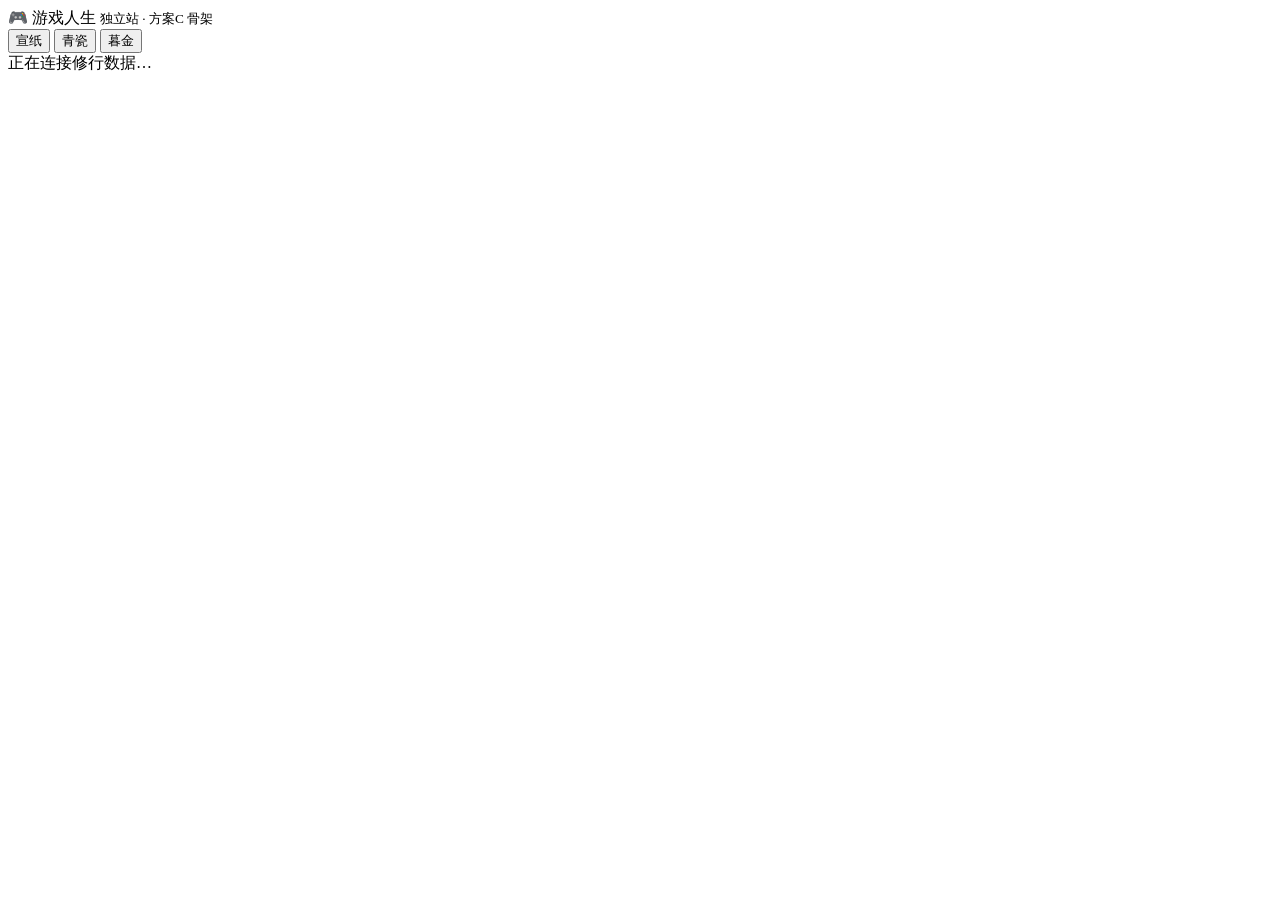
==== index.html @ 4cdb0bae "chore: 独立站初始三件套(一期基建 #208，只读拉真数据)" ====
<!DOCTYPE html>
<html lang="zh-CN" data-theme="xuanzhi">
<head>
<meta charset="UTF-8">
<meta name="viewport" content="width=device-width, initial-scale=1.0">
<title>游戏人生 · 独立站（方案C）</title>
<link rel="stylesheet" href="/game/style.css">
</head>
<body>
<header class="topbar">
  <div class="brand">🎮 游戏人生 <small>独立站 · 方案C 骨架</small></div>
  <div class="resbar" id="resbar"></div>
  <div class="themes" id="themes">
    <button data-t="xuanzhi" class="on">宣纸</button>
    <button data-t="qingci">青瓷</button>
    <button data-t="mujin">暮金</button>
  </div>
</header>
<div class="layout">
  <nav class="nav" id="nav"></nav>
  <main class="main" id="main"></main>
</div>
<div class="toast-wrap" id="toastWrap"></div>
<div class="loading" id="loading">正在连接修行数据…</div>
<script src="/game/app.js"></script>
</body>
</html>
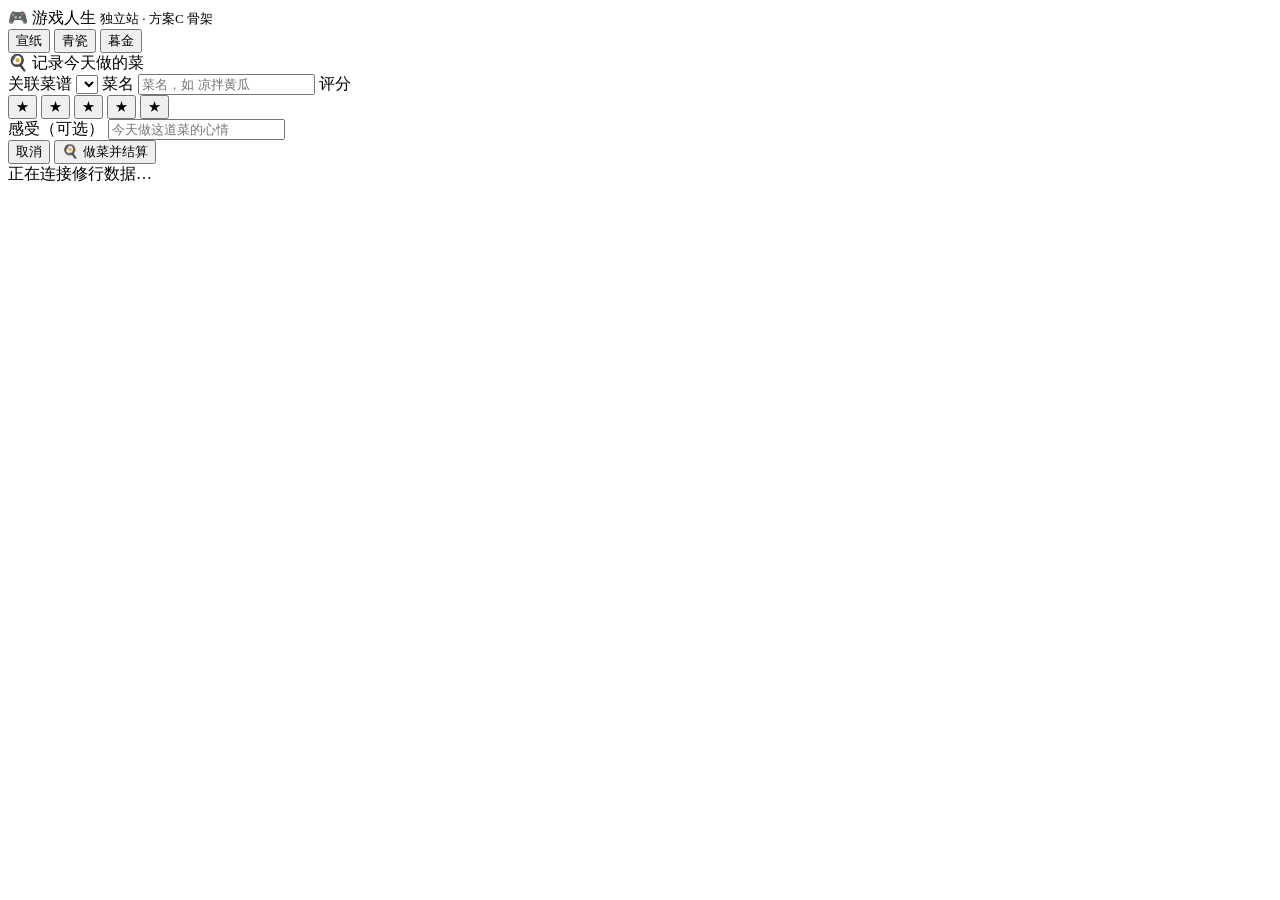
==== commit 71ac8e69: "feat(cook): 烹饪模块端到端交互(做菜→/api/cook发奖→飘字→刷新) - 加做菜模态(#cookModal)+评分星级+关联菜谱下拉 - 做一道→POST /api/cook 服务端" ====
--- a/index.html
+++ b/index.html
@@ -20,6 +20,31 @@
   <nav class="nav" id="nav"></nav>
   <main class="main" id="main"></main>
 </div>
+<div class="modal" id="cookModal">
+  <div class="modal-card">
+    <div class="modal-title" id="cookModalTitle">🍳 记录今天做的菜</div>
+    <div class="form">
+      <label>关联菜谱</label>
+      <select class="input" id="cookRecipe"></select>
+      <label>菜名</label>
+      <input class="input" id="cookDish" placeholder="菜名，如 凉拌黄瓜">
+      <label>评分</label>
+      <div class="rate" id="cookRating">
+        <button type="button" data-v="1" onclick="setCookRating(1)">★</button>
+        <button type="button" data-v="2" onclick="setCookRating(2)">★</button>
+        <button type="button" data-v="3" class="on" onclick="setCookRating(3)">★</button>
+        <button type="button" data-v="4" onclick="setCookRating(4)">★</button>
+        <button type="button" data-v="5" onclick="setCookRating(5)">★</button>
+      </div>
+      <label>感受（可选）</label>
+      <input class="input" id="cookFeeling" placeholder="今天做这道菜的心情">
+    </div>
+    <div class="modal-actions">
+      <button class="btn ghost" onclick="closeCookModal()">取消</button>
+      <button class="btn primary" onclick="saveCookPost()">🍳 做菜并结算</button>
+    </div>
+  </div>
+</div>
 <div class="toast-wrap" id="toastWrap"></div>
 <div class="loading" id="loading">正在连接修行数据…</div>
 <script src="/game/app.js"></script>
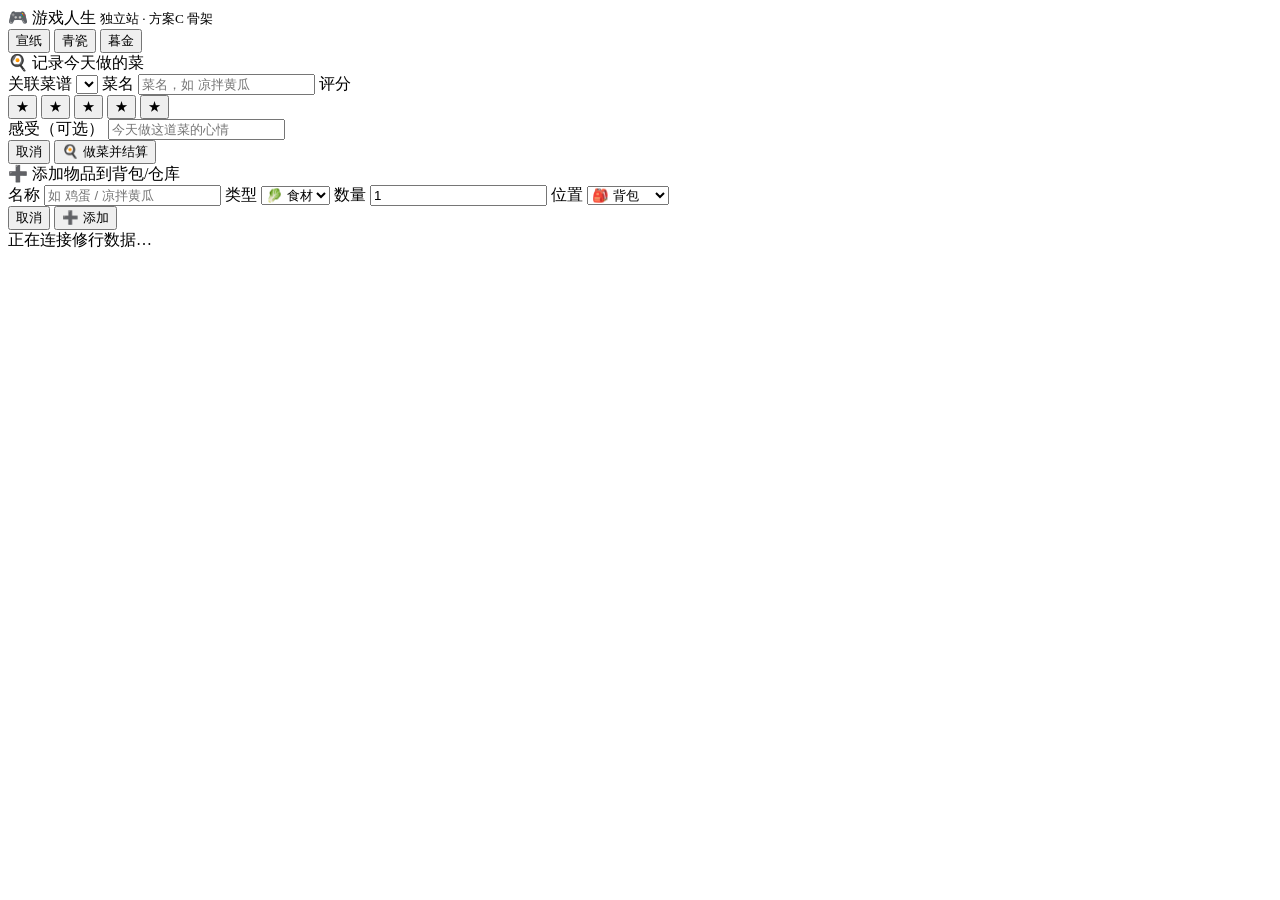
==== commit 9f0b99ac: "v2.0 背包仓库：九宫格交互 + 冰箱区 + 添加/移动/丢弃 + 花50愿力扩容 新增(功能): - 背包/仓库双视图切换，背包固定 40 格、仓库可切换「全部/冰箱区」 - 九宫格物品卡(rar" ====
--- a/index.html
+++ b/index.html
@@ -45,6 +45,33 @@
     </div>
   </div>
 </div>
+<div class="modal" id="bagAddModal">
+  <div class="modal-card">
+    <div class="modal-title">➕ 添加物品到背包/仓库</div>
+    <form class="form" id="bagAddForm">
+      <label>名称</label>
+      <input class="input" id="bagAddName" placeholder="如 鸡蛋 / 凉拌黄瓜">
+      <label>类型</label>
+      <select class="input" id="bagAddType">
+        <option value="ingredient">🥬 食材</option>
+        <option value="dish">🍲 料理</option>
+        <option value="item">🔮 道具</option>
+      </select>
+      <label>数量</label>
+      <input class="input" id="bagAddQty" type="number" min="1" value="1">
+      <label>位置</label>
+      <select class="input" id="bagAddLoc">
+        <option value="bag">🎒 背包</option>
+        <option value="warehouse">📦 仓库</option>
+        <option value="fridge">🧊 冰箱区</option>
+      </select>
+    </form>
+    <div class="modal-actions">
+      <button class="btn ghost" onclick="closeBagAddModal()">取消</button>
+      <button class="btn primary" onclick="saveBagAdd()">➕ 添加</button>
+    </div>
+  </div>
+</div>
 <div class="toast-wrap" id="toastWrap"></div>
 <div class="loading" id="loading">正在连接修行数据…</div>
 <script src="/game/app.js"></script>
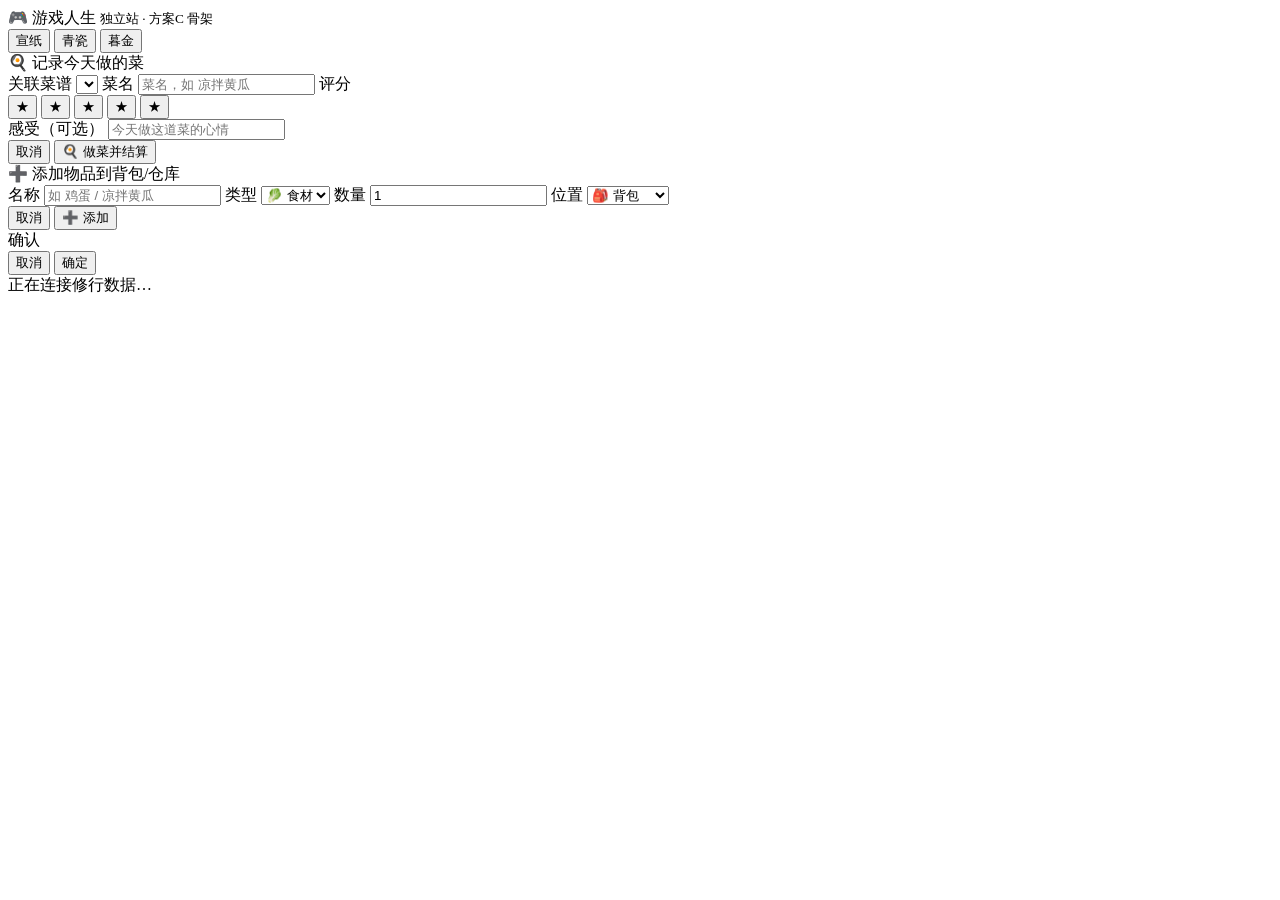
==== commit 0c5048fc: "v3.0 命愿祈铺·化命台：10 LP→1 DP 向上凝结(不可逆,二次确认) 新增(功能): - 命愿祈铺页化命台交互：实时显示 LP/DP、可凝结 DP 预览 - 凝结按钮(仅 LP≥10 可点)" ====
--- a/index.html
+++ b/index.html
@@ -72,6 +72,16 @@
     </div>
   </div>
 </div>
+<div class="modal" id="confirmModal">
+  <div class="modal-card">
+    <div class="modal-title" id="confirmTitle">确认</div>
+    <div class="modal-msg" id="confirmMsg"></div>
+    <div class="modal-actions">
+      <button class="btn ghost" onclick="closeConfirm()">取消</button>
+      <button class="btn danger" id="confirmYes" onclick="onConfirmYes()">确定</button>
+    </div>
+  </div>
+</div>
 <div class="toast-wrap" id="toastWrap"></div>
 <div class="loading" id="loading">正在连接修行数据…</div>
 <script src="/game/app.js"></script>
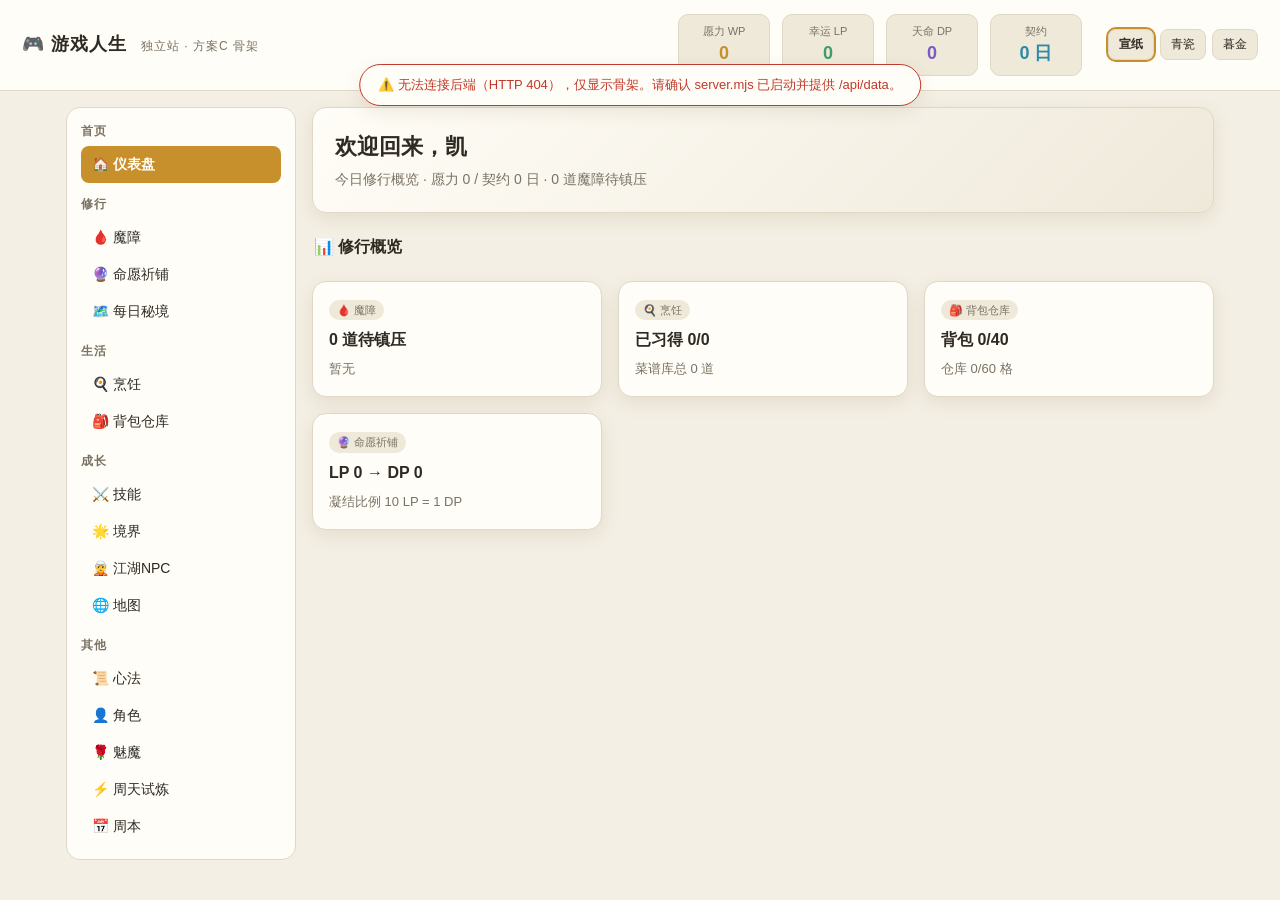
==== commit 3601b5e4: "v16.0 剥离·独立服务（方案①）：新建 server.mjs 独立进程(端口3100)提供游戏静态页 + 代理 /api/* 到 LifeOS 主服务(零数据迁移,全功能保留); index.ht" ====
--- a/index.html
+++ b/index.html
@@ -4,7 +4,7 @@
 <meta charset="UTF-8">
 <meta name="viewport" content="width=device-width, initial-scale=1.0">
 <title>游戏人生 · 独立站（方案C）</title>
-<link rel="stylesheet" href="/game/style.css">
+<link rel="stylesheet" href="style.css">
 </head>
 <body>
 <header class="topbar">
@@ -84,6 +84,6 @@
 </div>
 <div class="toast-wrap" id="toastWrap"></div>
 <div class="loading" id="loading">正在连接修行数据…</div>
-<script src="/game/app.js"></script>
+<script src="app.js"></script>
 </body>
 </html>
--- a/style.css
+++ b/style.css
@@ -0,0 +1,347 @@
+:root{ --radius:14px; --gap:16px; font-size:15px; }
+/* 暮金：深色但提亮，主色柔和金 */
+[data-theme="mujin"]{
+  --bg:#1e1d26; --panel:#2a2935; --panel2:#33323f; --text:#ece9f1; --muted:#a39fb0; --border:#3c3a4a;
+  --wp:#f0c25e; --lp:#6fcf97; --dp:#b48cf2; --ct:#5bbcd8; --accent:#f0c25e; --shadow:0 6px 20px rgba(0,0,0,.35);
+}
+/* 宣纸：浅色明亮，书卷风（默认） */
+[data-theme="xuanzhi"]{
+  --bg:#f4efe4; --panel:#fffdf7; --panel2:#efe9da; --text:#2f2a22; --muted:#7a7264; --border:#e0d8c6;
+  --wp:#c8902c; --lp:#3f9c6d; --dp:#7b5cc4; --ct:#2f8aa8; --accent:#c8902c; --shadow:0 6px 18px rgba(120,100,60,.12);
+}
+/* 青瓷：浅冷，低饱和清新 */
+[data-theme="qingci"]{
+  --bg:#eef2f1; --panel:#ffffff; --panel2:#e6edeb; --text:#273330; --muted:#6b7a76; --border:#d4e0dc;
+  --wp:#d9a441; --lp:#4caf87; --dp:#8e7bd6; --ct:#3aa0b0; --accent:#3aa0b0; --shadow:0 6px 18px rgba(60,120,110,.12);
+}
+*{box-sizing:border-box;margin:0;padding:0}
+body{font-family:-apple-system,"PingFang SC","Microsoft YaHei",sans-serif;background:var(--bg);color:var(--text);transition:background .3s,color .3s;min-height:100vh;line-height:1.5}
+.topbar{display:flex;align-items:center;gap:18px;padding:14px 22px;background:var(--panel);border-bottom:1px solid var(--border);flex-wrap:wrap;position:sticky;top:0;z-index:20}
+.brand{font-weight:800;font-size:18px;letter-spacing:1px}
+.brand small{font-weight:400;color:var(--muted);font-size:12px;margin-left:8px}
+.resbar{display:flex;gap:12px;margin-left:auto;flex-wrap:wrap}
+.res{flex:0 0 auto;min-width:92px;padding:8px 14px;border-radius:10px;background:var(--panel2);border:1px solid var(--border);text-align:center}
+.res .k{font-size:11px;color:var(--muted)}
+.res .v{font-size:18px;font-weight:800}
+.res.wp .v{color:var(--wp)} .res.lp .v{color:var(--lp)} .res.dp .v{color:var(--dp)} .res.ct .v{color:var(--ct)}
+.themes{display:flex;gap:6px;margin-left:8px}
+.themes button{cursor:pointer;border:1px solid var(--border);background:var(--panel2);color:var(--text);padding:6px 10px;border-radius:8px;font-size:12px;transition:.2s}
+.themes button:hover{filter:brightness(1.05)}
+.themes button.on{outline:2px solid var(--accent);font-weight:700}
+.layout{display:grid;grid-template-columns:230px 1fr;gap:var(--gap);padding:var(--gap);max-width:1180px;margin:0 auto}
+.nav{background:var(--panel);border:1px solid var(--border);border-radius:var(--radius);padding:14px;align-self:start;position:sticky;top:78px}
+.nav h4{font-size:12px;color:var(--muted);margin:12px 0 6px;letter-spacing:1px}
+.nav h4:first-child{margin-top:0}
+.nav a{display:block;padding:8px 11px;border-radius:8px;color:var(--text);text-decoration:none;font-size:14px;transition:.15s}
+.nav a:hover{background:var(--panel2)}
+.nav a.hot{background:var(--accent);color:#fff;font-weight:700}
+.main{display:flex;flex-direction:column;gap:var(--gap);min-width:0}
+.hero{background:linear-gradient(135deg,var(--panel),var(--panel2));border:1px solid var(--border);border-radius:var(--radius);padding:22px;box-shadow:var(--shadow)}
+.hero h1{font-size:22px;margin-bottom:6px}
+.hero p{color:var(--muted);font-size:14px}
+.section-title{font-size:16px;font-weight:800;margin:6px 2px;display:flex;align-items:center;gap:8px}
+.cards{display:grid;grid-template-columns:repeat(auto-fill,minmax(240px,1fr));gap:var(--gap)}
+.card{background:var(--panel);border:1px solid var(--border);border-radius:var(--radius);padding:16px;box-shadow:var(--shadow);min-width:0}
+.card .tag{display:inline-block;font-size:11px;padding:2px 8px;border-radius:20px;background:var(--panel2);color:var(--muted);margin-bottom:8px}
+.card h3{font-size:16px;margin-bottom:6px;word-break:break-word}
+.card .meta{font-size:13px;color:var(--muted);line-height:1.7}
+.bar{height:8px;border-radius:6px;background:var(--panel2);margin-top:10px;overflow:hidden}
+.bar i{display:block;height:100%;background:var(--accent)}
+.kv{display:flex;justify-content:space-between;font-size:13px;padding:4px 0;border-bottom:1px dashed var(--border)}
+.kv:last-child{border:0}
+.kv b{color:var(--text);font-weight:700}
+.chips{display:flex;flex-wrap:wrap;gap:6px;margin-top:8px}
+.chip{font-size:12px;padding:3px 9px;border-radius:20px;background:var(--panel2);color:var(--muted);border:1px solid var(--border)}
+.empty{text-align:center;color:var(--muted);padding:40px 16px;background:var(--panel);border:1px dashed var(--border);border-radius:var(--radius)}
+.empty b{color:var(--text)}
+.loading{position:fixed;left:50%;top:64px;transform:translateX(-50%);background:var(--panel);border:1px solid var(--border);padding:10px 18px;border-radius:30px;font-size:13px;color:var(--muted);box-shadow:var(--shadow);z-index:30}
+.loading.err{color:#c0392b;border-color:#c0392b}
+.toast-wrap{position:fixed;right:18px;bottom:18px;display:flex;flex-direction:column;gap:10px;z-index:40}
+.toast{background:var(--panel);border:1px solid var(--border);border-left:4px solid var(--accent);padding:10px 16px;border-radius:10px;box-shadow:var(--shadow);font-size:13px;animation:tin .3s ease}
+@keyframes tin{from{opacity:0;transform:translateY(8px)}to{opacity:1;transform:none}}
+
+/* 按钮 / 模态 / 烹饪交互 */
+.btn{cursor:pointer;border:1px solid var(--border);background:var(--panel2);color:var(--text);padding:9px 16px;border-radius:10px;font-size:14px;font-weight:600;transition:.18s;font-family:inherit}
+.btn:hover{filter:brightness(.97);transform:translateY(-1px)}
+.btn.primary{background:var(--accent);color:#fff;border-color:transparent}
+.btn.ghost{background:transparent}
+.btn.sm{padding:6px 12px;font-size:13px}
+.mod-toolbar{display:flex;align-items:center;justify-content:space-between;gap:12px;flex-wrap:wrap}
+.mod-toolbar .section-title{margin:6px 0}
+.cook-card{display:flex;flex-direction:column}
+.cook-card .btn{margin-top:12px;align-self:flex-start}
+.modal{position:fixed;inset:0;background:rgba(0,0,0,.45);display:none;align-items:center;justify-content:center;z-index:50;padding:20px}
+.modal.open{display:flex}
+.modal-card{background:var(--panel);border:1px solid var(--border);border-radius:var(--radius);padding:22px;width:100%;max-width:420px;box-shadow:var(--shadow);animation:tin .25s ease}
+.modal-title{font-size:18px;font-weight:800;margin-bottom:16px}
+.form{display:flex;flex-direction:column;gap:2px}
+.form label{font-size:13px;color:var(--muted);margin-top:10px}
+.input{width:100%;padding:9px 12px;border-radius:9px;border:1px solid var(--border);background:var(--bg);color:var(--text);font-size:14px;font-family:inherit}
+.input:focus{outline:2px solid var(--accent)}
+.rate{display:flex;gap:4px;margin-top:4px}
+.rate button{background:none;border:none;cursor:pointer;color:var(--border);font-size:22px;line-height:1;padding:0;transition:.15s}
+.rate button.on{color:var(--wp)}
+.modal-actions{display:flex;gap:10px;justify-content:flex-end;margin-top:20px}
+.toast.good{border-left-color:var(--lp)}
+.toast.res{border-left-color:var(--wp);font-weight:700}
+.toast.warn{border-left-color:#c0392b}
+.toast.out{opacity:0;transform:translateY(-8px);transition:.4s}
+/* 背包仓库九宫格 */
+.bag-tabs,.bag-subs{display:flex;gap:8px;margin:10px 0;flex-wrap:wrap}
+.bag-tab,.bag-sub{cursor:pointer;font-size:13px;padding:7px 14px;border-radius:20px;background:var(--panel2);border:1px solid var(--border);color:var(--muted);transition:.18s}
+.bag-tab:hover,.bag-sub:hover{filter:brightness(1.03)}
+.bag-tab.active,.bag-sub.active{background:var(--accent);color:#fff;border-color:transparent;font-weight:700}
+.bag-cap{font-size:13px;color:var(--muted);padding:8px 0;display:flex;align-items:center;gap:6px;flex-wrap:wrap}
+.bag-cap.full{color:#c0392b}
+.bag-grid{display:grid;grid-template-columns:repeat(auto-fill,minmax(180px,1fr));gap:var(--gap)}
+.bag-item{display:flex;gap:12px;align-items:center;background:var(--panel);border:1px solid var(--border);border-left:4px solid var(--accent);border-radius:12px;padding:12px;box-shadow:var(--shadow)}
+.bi-icon{flex:0 0 auto;width:40px;height:40px;border-radius:10px;display:flex;align-items:center;justify-content:center;font-size:20px}
+.bi-body{flex:1 1 auto;min-width:0}
+.bi-name{font-size:14px;font-weight:700;word-break:break-word}
+.bi-meta{display:flex;gap:8px;font-size:12px;color:var(--muted);margin-top:2px}
+.bi-note{font-size:12px;color:var(--muted);margin-top:3px}
+.bi-acts{display:flex;flex-direction:column;gap:6px;flex:0 0 auto}
+.bi-btn{cursor:pointer;font-size:12px;padding:5px 10px;border-radius:8px;border:1px solid var(--border);background:var(--panel2);color:var(--text);transition:.15s;font-family:inherit;white-space:nowrap}
+.bi-btn:hover{filter:brightness(.97)}
+.bi-btn.danger{border-color:#e0b4ad;color:#c0392b}
+.bi-btn.danger:hover{background:#fbeae8}
+/* 命愿祈铺 · 化命台 */
+.fate-convert{background:var(--panel);border:1px solid var(--border);border-radius:16px;padding:22px;max-width:520px;box-shadow:var(--shadow)}
+.fc-title{font-size:18px;font-weight:800;color:var(--text)}
+.fc-sub{font-size:12px;font-weight:500;color:var(--muted);margin-left:6px}
+.fc-row{font-size:14px;color:var(--muted);margin:10px 0 14px}
+.fc-balance{display:flex;gap:10px;margin-bottom:12px}
+.sb{background:var(--panel2);border:1px solid var(--border);border-radius:10px;padding:8px 14px;font-size:14px}
+.fc-preview{font-size:14px;color:var(--text);margin-bottom:14px}
+.fc-preview b{color:var(--dp)}
+.fc-btn{cursor:pointer;font-family:inherit;font-size:15px;font-weight:700;padding:11px 22px;border-radius:12px;border:none;background:linear-gradient(135deg,var(--dp),var(--accent));color:#fff;box-shadow:var(--shadow);transition:.15s}
+.fc-btn:hover{filter:brightness(1.05)}
+.fc-btn.disabled,.fc-btn:disabled{opacity:.45;cursor:not-allowed;filter:grayscale(.4)}
+.fc-note{font-size:12px;color:var(--muted);margin-top:12px;line-height:1.6}
+/* 确认弹窗 */
+.modal-msg{white-space:pre-line;font-size:14px;color:var(--text);line-height:1.7;padding:4px 2px 14px;font-family:inherit}
+.btn.danger{background:#c0392b;border-color:transparent;color:#fff}
+.btn.danger:hover{filter:brightness(1.05)}
+/* 升级动画 */
+.levelup-pop{position:fixed;left:50%;top:38%;transform:translate(-50%,-50%) scale(.6);z-index:9999;pointer-events:none;opacity:0;transition:transform .5s cubic-bezier(.2,1.4,.4,1),opacity .5s;text-align:center}
+.levelup-pop.show{opacity:1;transform:translate(-50%,-50%) scale(1)}
+.lu-badge{font-size:42px;font-weight:900;color:var(--accent);text-shadow:0 4px 18px rgba(0,0,0,.35);letter-spacing:2px}
+.lu-sub{margin-top:6px;font-size:18px;font-weight:700;color:var(--text)}
+/* 魔障 */
+.demon-avatars-title{font-size:13px;color:var(--muted);margin:14px 0 8px}
+.demon-avatars{display:flex;gap:12px;flex-wrap:wrap;margin-bottom:6px}
+.demon-avatar{display:flex;flex-direction:column;align-items:center;gap:4px;padding:10px 14px;border-radius:14px;background:var(--panel);border:1px solid var(--border);position:relative}
+.demon-avatar.primary{border-color:var(--accent);box-shadow:0 0 0 2px var(--accent) inset}
+.da-icon{font-size:30px}
+.da-name{font-size:13px;font-weight:700}
+.da-tag{position:absolute;top:-8px;right:-8px;font-size:10px;background:var(--accent);color:#fff;padding:2px 7px;border-radius:10px}
+.dc-head{display:flex;gap:12px;align-items:center;margin-bottom:8px}
+.dc-icon{font-size:30px}
+.demon-card.danger{border-color:#e0b4ad}
+.demon-card.danger .bar i{background:#c0392b}
+.demon-rules{margin-top:18px;background:var(--panel);border:1px solid var(--border);border-radius:12px;padding:10px 14px}
+.demon-rules summary{cursor:pointer;font-weight:700;color:var(--text)}
+.demon-rules-body{font-size:13px;color:var(--muted);line-height:1.7;margin-top:8px}
+.dungeon-card.cleared{border-color:var(--lp);opacity:.92}
+.dungeon-card.cleared .dc-icon{filter:grayscale(0)}
+@media(max-width:780px){
+  .layout{grid-template-columns:1fr}
+  .nav{position:static;display:flex;flex-wrap:wrap;gap:6px;align-items:center}
+  .nav h4{width:100%;margin:8px 0 2px}
+  .resbar{width:100%;margin-left:0;order:3}
+}
+/* 通用小标签 */
+.game-tag{font-size:11px;font-weight:600;color:var(--muted);background:var(--panel2);border:1px solid var(--border);padding:2px 9px;border-radius:20px;margin-left:4px}
+/* 技能修炼 */
+.skill-group-title{font-size:13px;font-weight:700;color:var(--muted);margin:16px 2px 8px;letter-spacing:1px}
+.skill-total{font-size:14px;color:var(--text);background:var(--panel);border:1px solid var(--border);border-radius:10px;padding:10px 14px;margin-bottom:6px}
+.skill-total b{color:var(--wp);font-weight:800}
+.skill-card .skill-desc{font-size:12px;color:var(--muted);margin:8px 0 12px;line-height:1.6}
+.skill-card .skill-cult-btn{margin-top:6px}
+.skill-card .skill-cult-btn{width:100%}
+.skill-achieve .lu-badge{font-size:34px}
+.skill-achieve .lu-sub{color:var(--wp)}
+/* 境界参悟 */
+.realm-total{font-size:14px;color:var(--text);background:var(--panel);border:1px solid var(--border);border-radius:10px;padding:10px 14px;margin-bottom:6px}
+.realm-total b{color:var(--dp);font-weight:800}
+.realm-card.locked{opacity:.7}
+.realm-card.maxed{border-color:var(--dp)}
+.realm-lock{font-size:12px;color:var(--muted);background:var(--panel2);border-radius:8px;padding:4px 8px;margin-bottom:6px;display:inline-block}
+.realm-card .realm-cult-btn{margin-top:8px}
+.realm-card-effect{font-size:12px;color:var(--muted);line-height:1.6;margin-top:4px}
+/* 境界详情弹窗 */
+.realm-modal{position:fixed;inset:0;background:rgba(0,0,0,.5);display:flex;align-items:center;justify-content:center;z-index:60;padding:16px}
+.realm-modal-box{background:var(--panel);border:1px solid var(--border);border-radius:var(--radius);padding:20px;max-width:380px;width:100%;box-shadow:var(--shadow)}
+.realm-modal-box h3{font-size:19px;margin-bottom:8px}
+.realm-modal-box p{font-size:13px;color:var(--muted);line-height:1.7;margin-bottom:10px}
+.realm-detail-layer{display:flex;justify-content:space-between;font-size:13px;padding:5px 8px;border-radius:7px;margin-bottom:3px;background:var(--panel2);color:var(--muted)}
+.realm-detail-layer.cur{outline:2px solid var(--accent);color:var(--text);font-weight:700}
+.realm-detail-layer.locked-layer{opacity:.5}
+.realm-modal .realm-cult-btn{width:100%;margin-top:10px;cursor:pointer;border:1px solid var(--border);background:var(--accent);color:#fff;padding:9px 14px;border-radius:10px;font-size:13px;font-weight:700;transition:.15s;font-family:inherit}
+.realm-modal .realm-cult-btn:hover{filter:brightness(1.05)}
+.realm-modal .realm-cult-btn:disabled{cursor:not-allowed;opacity:.5;filter:grayscale(.4)}
+/* 江湖 NPC */
+.npc-toolbar{display:flex;gap:10px;margin:10px 0 14px;flex-wrap:wrap}
+.npc-toolbar .input{flex:1;min-width:160px}
+.npc-grid{display:grid;grid-template-columns:repeat(auto-fill,minmax(260px,1fr));gap:var(--gap)}
+.npc-card{background:var(--panel);border:1px solid var(--border);border-radius:var(--radius);padding:14px;box-shadow:var(--shadow);cursor:pointer;transition:.15s}
+.npc-card:hover{transform:translateY(-2px);border-color:var(--accent)}
+.npc-head{display:flex;align-items:center;gap:10px;margin-bottom:8px}
+.npc-avatar{width:38px;height:38px;border-radius:50%;background:var(--accent);color:#fff;display:flex;align-items:center;justify-content:center;font-size:18px;font-weight:800;flex:0 0 auto}
+.npc-id{flex:1;min-width:0}
+.npc-name{font-size:15px;font-weight:700;word-break:break-word}
+.npc-sub{font-size:12px;color:var(--muted)}
+.npc-status{font-size:11px;padding:2px 8px;border-radius:20px;background:var(--panel2);color:var(--muted);border:1px solid var(--border);flex:0 0 auto}
+.npc-status.met{background:rgba(111,207,151,.18);color:var(--lp);border-color:var(--lp)}
+.npc-status.known{background:rgba(244,194,94,.2);color:var(--wp);border-color:var(--wp)}
+.npc-desc{font-size:13px;color:var(--muted);line-height:1.6;margin-bottom:8px;max-height:48px;overflow:hidden}
+.npc-aff{font-size:12px;color:var(--muted);display:flex;align-items:center;gap:6px;margin-bottom:10px}
+.npc-aff-bar{flex:1;height:6px;border-radius:6px;background:var(--panel2);overflow:hidden}
+.npc-aff-bar span{display:block;height:100%;background:var(--wp)}
+.npc-actions{display:flex;gap:8px}
+.npc-visit{flex:1;cursor:pointer;font-family:inherit;font-size:13px;font-weight:600;padding:7px 10px;border-radius:9px;border:none;background:var(--accent);color:#fff;transition:.15s}
+.npc-visit:hover{filter:brightness(1.05)}
+.npc-visit:disabled{cursor:not-allowed;opacity:.6;background:var(--panel2);color:var(--muted)}
+.npc-del{cursor:pointer;font-size:12px;padding:7px 10px;border-radius:9px;border:1px solid var(--border);background:var(--panel2);color:var(--muted);font-family:inherit;transition:.15s}
+.npc-del:hover{color:#c0392b;border-color:#c0392b}
+.npc-form{display:grid;grid-template-columns:repeat(auto-fit,minmax(160px,1fr));gap:10px;background:var(--panel);border:1px solid var(--border);border-radius:var(--radius);padding:14px;box-shadow:var(--shadow)}
+.npc-form .input{width:100%}
+.npc-form .btn{grid-column:1/-1;justify-self:start}
+.npc-detail-meta{font-size:13px;color:var(--muted);margin-bottom:8px}
+.npc-detail-desc{font-size:13px;color:var(--muted);line-height:1.7;margin-bottom:10px}
+.game-empty{text-align:center;color:var(--muted);padding:18px;font-size:13px}
+.log-row{display:flex;gap:10px;font-size:13px;padding:6px 0;border-bottom:1px dashed var(--border)}
+.log-ts{color:var(--muted);flex:0 0 auto;font-variant-numeric:tabular-nums}
+.log-item{color:var(--text)}
+.log-amt{color:var(--muted);flex:0 0 auto;font-size:12px}
+/* 位置地图 */
+.map-overview{font-size:14px;color:var(--text);background:var(--panel);border:1px solid var(--border);border-radius:10px;padding:10px 14px;margin-bottom:6px}
+.map-overview b{color:var(--dp);font-weight:800}
+.map-regions{display:grid;grid-template-columns:repeat(auto-fill,minmax(200px,1fr));gap:var(--gap);margin-bottom:16px}
+.map-region{background:var(--panel);border:1px solid var(--border);border-radius:var(--radius);padding:14px;box-shadow:var(--shadow);cursor:pointer;transition:.15s}
+.map-region:hover{transform:translateY(-2px);border-color:var(--accent)}
+.map-region.danger{border-color:#A32D2D;background:rgba(163,45,45,.06)}
+.map-region.danger:hover{border-color:#A32D2D}
+.map-region-name{font-size:15px;font-weight:700;margin-bottom:4px}
+.map-region-sub{font-size:12px;color:var(--muted);margin-bottom:8px}
+.map-expl-bar{height:8px;border-radius:6px;background:var(--panel2);overflow:hidden;margin-bottom:4px}
+.map-expl-bar span{display:block;height:100%;background:linear-gradient(90deg,var(--lp),var(--dp))}
+.map-expl-pct{font-size:12px;color:var(--muted)}
+.world-map{background:var(--panel);border:1px solid var(--border);border-radius:var(--radius);box-shadow:var(--shadow);margin-top:8px;display:block}
+.map-legend-box{margin-top:14px;background:var(--panel);border:1px solid var(--border);border-radius:12px;padding:10px 14px}
+.map-legend-box summary{cursor:pointer;font-weight:700;color:var(--text)}
+.map-legend{display:flex;flex-wrap:wrap;gap:14px;font-size:12px;color:var(--muted);margin-top:8px}
+/* 心法 */
+.hf-buff-sum{font-size:13px;color:var(--lp);background:var(--panel);border:1px solid var(--border);border-left:4px solid var(--lp);border-radius:10px;padding:8px 12px;margin:10px 0 12px}
+.hf-tabs{display:flex;gap:8px;margin-bottom:12px}
+.hf-tab{font-size:13px;padding:7px 14px;border-radius:10px;cursor:pointer;border:1px solid var(--border);color:var(--muted);background:var(--panel2);transition:.15s}
+.hf-tab.active{background:var(--lp);color:#fff;border-color:var(--lp)}
+.hf-grid{display:grid;grid-template-columns:repeat(auto-fit,minmax(210px,1fr));gap:12px}
+.hf-card{position:relative;background:var(--panel);border:1px solid var(--border);border-radius:var(--radius);padding:14px;display:flex;flex-direction:column;gap:6px;box-shadow:var(--shadow);transition:.15s}
+.hf-card.active{border-color:var(--lp);box-shadow:0 0 0 2px var(--lp) inset}
+.hf-card.locked{opacity:.55;filter:grayscale(.4)}
+.hf-lock{position:absolute;top:10px;right:10px;font-size:11px;color:var(--muted);background:var(--panel2);padding:2px 7px;border-radius:8px;border:1px solid var(--border)}
+.hf-head{display:flex;align-items:center;justify-content:space-between}
+.hf-name{font-weight:700;font-size:15px}
+.hf-fav{border:none;background:transparent;font-size:17px;cursor:pointer;color:var(--wp);line-height:1}
+.hf-fav.on{color:#E0B040}
+.hf-effect{font-size:13px;font-weight:600;color:var(--lp)}
+.hf-desc{font-size:12px;color:var(--muted);line-height:1.5;min-height:34px}
+.hf-act{margin-top:4px;border:1px solid var(--border);border-radius:8px;padding:7px;font-size:12px;cursor:pointer;background:var(--panel2);color:var(--text);font-family:inherit;transition:.15s}
+.hf-act.on{background:var(--lp);color:#fff;border-color:var(--lp)}
+.hf-del{border:none;background:transparent;color:#A32D2D;font-size:12px;cursor:pointer;text-align:left;padding:2px 0;font-family:inherit}
+.hf-form{display:grid;grid-template-columns:repeat(auto-fit,minmax(140px,1fr));gap:8px;align-items:end}
+.hf-form .input{width:100%}
+.hf-form .btn{grid-column:1/-1;justify-self:start}
+/* 角色主页 */
+.game-grid{display:grid;grid-template-columns:repeat(auto-fit,minmax(240px,1fr));gap:var(--gap)}
+.game-card{background:var(--panel);border:1px solid var(--border);border-radius:var(--radius);padding:16px;box-shadow:var(--shadow);display:flex;flex-direction:column;gap:8px}
+.game-char-head{display:flex;align-items:center;gap:12px;margin-bottom:6px}
+.game-avatar{width:46px;height:46px;border-radius:50%;background:var(--accent);display:flex;align-items:center;justify-content:center;font-size:22px;color:#fff;flex:0 0 auto}
+.game-char-name{font-size:17px;font-weight:800}
+.game-char-sub{font-size:12px;color:var(--muted)}
+.game-xp-label{font-size:13px;color:var(--muted)}
+.game-xp-label b{color:var(--wp);font-weight:700}
+.game-bar.big{height:12px}
+.game-stats{display:grid;grid-template-columns:repeat(4,1fr);gap:8px;margin-top:4px}
+.game-stat{text-align:center;background:var(--panel2);border-radius:10px;padding:8px 4px}
+.game-stat-num{font-size:18px;font-weight:800;color:var(--text)}
+.game-stat-lbl{font-size:11px;color:var(--muted);margin-top:2px}
+.game-energy-num{font-size:30px;font-weight:800;color:var(--lp)}
+.game-energy-unit{font-size:14px;color:var(--muted);font-weight:500}
+.game-card-note{font-size:12px;color:var(--muted);line-height:1.6}
+.game-res-net{font-size:15px;margin-bottom:6px}
+.game-res-net b{color:var(--wp);font-weight:700}
+.game-res-row{display:flex;justify-content:space-between;font-size:13px;padding:3px 0}
+.game-res-row .pos{color:var(--lp);font-weight:600}
+.game-res-row .neg{color:#c0392b;font-weight:600}
+.gs-panel{border-color:var(--accent)}
+.gs-risk{font-size:14px;font-weight:700;padding:8px 12px;border-radius:10px;background:var(--panel2);border:1px solid var(--border)}
+.gs-risk.warn{border-color:#c8902c;color:#c8902c;background:rgba(200,144,44,.1)}
+.gs-risk.danger{border-color:#c0392b;color:#c0392b;background:rgba(192,57,43,.1)}
+.gs-sub{font-size:12px;color:var(--muted);margin-top:6px}
+.gs-buff{font-size:13px;margin-top:6px}
+.gs-buff b{color:var(--text)}
+.gs-buff-sub{font-size:12px;color:var(--lp);margin-top:4px}
+/* 魅魔 */
+.succ-state .dc-icon{font-size:30px}
+.succ-ctx{font-size:13px;color:var(--text);margin:10px 2px 14px;line-height:1.6}
+.succ-btns{display:flex;gap:12px}
+.succ-btn{cursor:pointer;font-family:inherit;font-size:15px;font-weight:700;padding:14px 10px;border-radius:12px;border:1px solid var(--border);background:var(--panel2);color:var(--text);flex:1;line-height:1.4;transition:.15s}
+.succ-btn small{font-size:11px;font-weight:500;opacity:.75}
+.succ-btn:hover{transform:translateY(-2px)}
+.succ-success{border-color:var(--lp);color:var(--lp)}
+.succ-success:hover{background:rgba(63,156,109,.12)}
+.succ-fail{border-color:#c0392b;color:#c0392b}
+.succ-fail:hover{background:rgba(192,57,43,.1)}
+
+/* ===== 周天试炼（周本 · 周级副本） ===== */
+.dungeon{background:linear-gradient(135deg,var(--panel),var(--panel2));border:1px solid var(--border);border-radius:var(--radius);padding:18px 20px;box-shadow:var(--shadow)}
+.dungeon-header{position:relative;display:flex;align-items:center;justify-content:space-between;gap:18px;padding:20px 22px;background:linear-gradient(135deg,rgba(200,144,44,.14),rgba(200,144,44,.05));border:1px solid rgba(200,144,44,.4);border-radius:var(--radius);box-shadow:var(--shadow)}
+.dungeon-header::before,.dungeon-header::after{content:'❖';position:absolute;color:rgba(200,144,44,.5);font-size:14px}
+.dungeon-header::before{top:8px;left:10px}
+.dungeon-header::after{bottom:8px;right:10px;transform:rotate(180deg)}
+.dungeon-title{font-size:22px;font-weight:800;letter-spacing:3px;color:var(--text)}
+.dungeon-sub{font-size:13px;color:var(--muted);margin-top:6px;letter-spacing:1px}
+.dungeon-head-right{display:flex;align-items:center;gap:14px;flex:none}
+.dungeon-cards{display:grid;grid-template-columns:repeat(auto-fit,minmax(200px,1fr));gap:14px}
+.dungeon-token{position:relative;overflow:hidden;background:var(--panel);border:1px solid rgba(200,144,44,.45);border-radius:14px;padding:18px 18px 16px;box-shadow:var(--shadow);transition:.2s}
+.dungeon-token::before{content:'';position:absolute;inset:0;pointer-events:none;background:linear-gradient(135deg,rgba(200,144,44,.10),transparent 60%)}
+.dungeon-token.done{border-color:var(--lp);background:rgba(63,156,109,.07)}
+.dungeon-token.done::before{background:linear-gradient(135deg,rgba(63,156,109,.14),transparent 60%)}
+.dungeon-token-icon{font-size:30px}
+.dungeon-token-gname{font-size:15px;font-weight:700;margin:8px 0 2px;letter-spacing:1px}
+.dungeon-token-name{font-size:12px;color:var(--muted)}
+.dungeon-seal{position:absolute;top:12px;right:12px;width:34px;height:34px;border-radius:50%;border:2px solid #A32D2D;color:#A32D2D;display:flex;align-items:center;justify-content:center;font-size:15px;font-weight:800;transform:rotate(-12deg);opacity:.9}
+.dungeon-token-btn{width:100%;border:none;border-radius:10px;padding:9px;font-size:14px;cursor:pointer;font-weight:600;position:relative;background:rgba(200,144,44,.18);color:var(--wp)}
+.dungeon-token-btn:hover{background:rgba(200,144,44,.28)}
+.dungeon-token.done .dungeon-token-btn{background:var(--bg);color:var(--muted)}
+.dungeon-token-btn.done{background:rgba(63,156,109,.14);color:var(--lp);cursor:default}
+.dungeon-progress{height:8px;background:var(--bg);border-radius:8px;overflow:hidden;border:1px solid var(--border);margin:8px 0 4px}
+.dungeon-progress-bar{height:100%;background:linear-gradient(90deg,var(--accent),var(--lp));transition:width .4s}
+.dungeon-progress-txt{font-size:11px;color:var(--muted);text-align:right;margin-bottom:8px}
+.dungeon-reset-note{font-size:12px;color:var(--muted);margin-top:10px;line-height:1.5}
+.dg-btn{cursor:pointer;border:1px solid var(--border);background:var(--panel2);color:var(--text);padding:9px 16px;border-radius:10px;font-size:14px;font-weight:600;transition:.18s;font-family:inherit}
+.dg-btn:hover{filter:brightness(.97);transform:translateY(-1px)}
+/* 周天试炼专属 */
+.weekly-dungeon{margin-top:6px}
+.weekly-dungeon .dungeon-title{color:var(--wp)}
+.weekly-cards{margin-top:6px}
+.weekly-token.locked{opacity:.55;filter:grayscale(.3)}
+/* 周本管理 */
+.wk-mng-box{max-width:580px}
+.wk-mng-list{max-height:40vh;overflow:auto;margin:8px 0}
+.wk-mng-row{display:flex;align-items:center;gap:10px;padding:10px 0;border-bottom:1px solid var(--border)}
+.wk-mng-ic{font-size:24px;min-width:30px;text-align:center}
+.wk-mng-info{flex:1}
+.wk-mng-gname{font-weight:700;font-size:14px}
+.wk-mng-name{font-weight:400;color:var(--muted);font-size:12px;margin-left:4px}
+.wk-mng-sub{font-size:12px;color:var(--muted);margin-top:2px}
+.wk-mng-fixed{font-size:12px;color:var(--wp);border:1px solid var(--accent);border-radius:8px;padding:2px 8px;white-space:nowrap}
+.wk-mng-add{display:flex;flex-direction:column;gap:8px;margin-top:6px}
+.wk-mng-add .input{flex:1;min-width:160px}
+.game-card-title{font-size:14px;font-weight:700;margin:4px 0}
+.input{width:100%;border:1px solid var(--border);background:var(--panel);color:var(--text);padding:8px 11px;border-radius:9px;font-size:13px;font-family:inherit;transition:.15s}
+.input:focus{outline:none;border-color:var(--accent)}
+.tb-del-btn{cursor:pointer;border:1px solid var(--border);background:var(--panel2);color:var(--muted);width:28px;height:28px;border-radius:8px;font-size:14px;flex:none;transition:.15s}
+.tb-del-btn:hover{border-color:#c0392b;color:#c0392b}
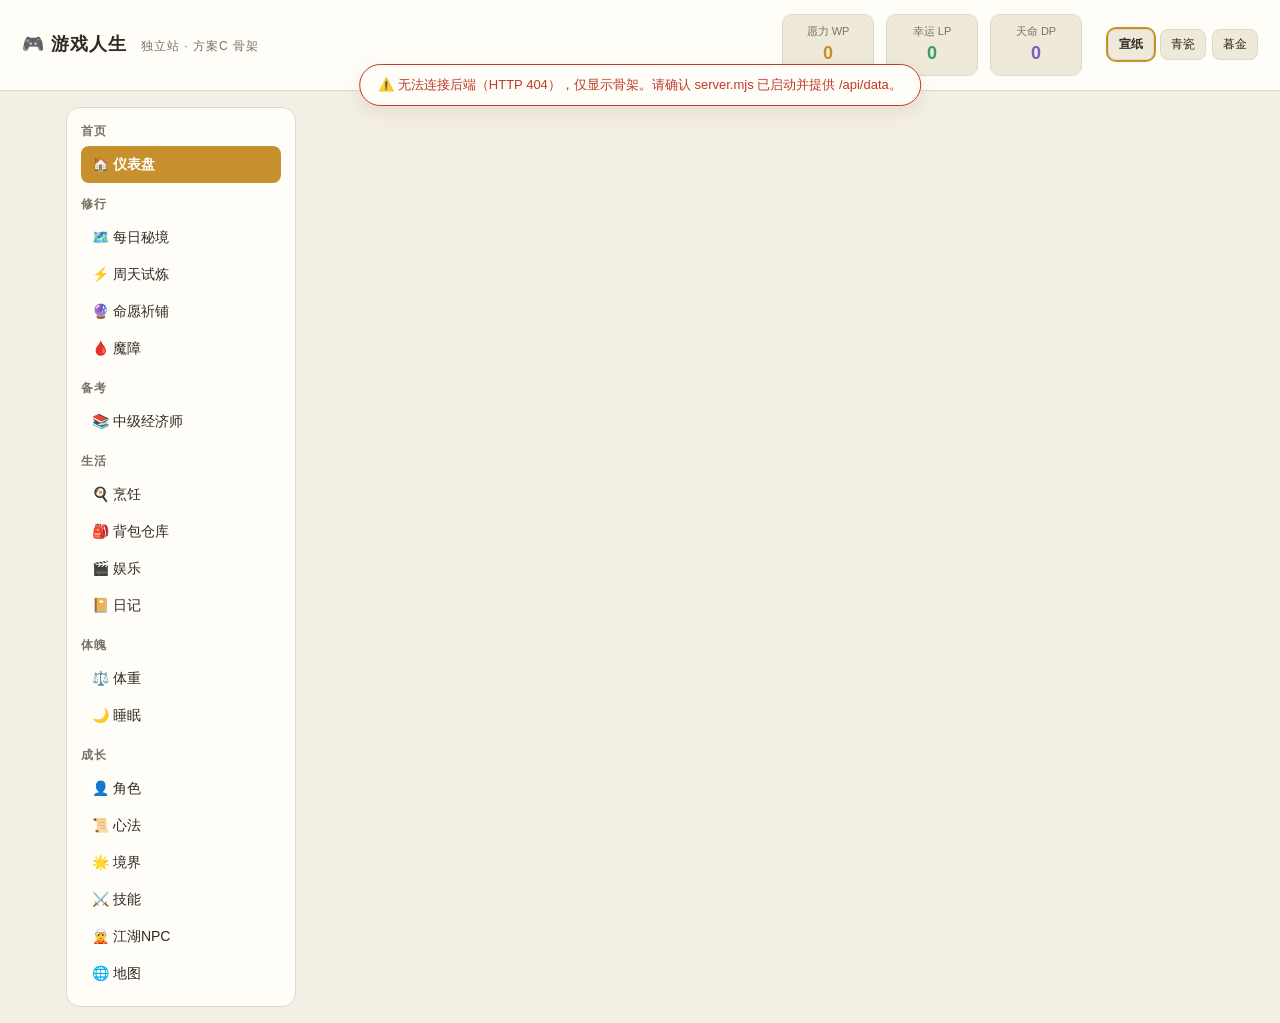
==== commit d1116d74: "feat(cooking-v2): 体重日期补零 + 日记/烟火做饭跳转 + 烹饪Tab重构(今天吃什么+菜谱库搜索) + 做菜联动每日秘境愿力 - #299 todayKey/yesterdayKe" ====
--- a/index.html
+++ b/index.html
@@ -19,31 +19,6 @@
 <div class="layout">
   <nav class="nav" id="nav"></nav>
   <main class="main" id="main"></main>
-</div>
-<div class="modal" id="cookModal">
-  <div class="modal-card">
-    <div class="modal-title" id="cookModalTitle">🍳 记录今天做的菜</div>
-    <div class="form">
-      <label>关联菜谱</label>
-      <select class="input" id="cookRecipe"></select>
-      <label>菜名</label>
-      <input class="input" id="cookDish" placeholder="菜名，如 凉拌黄瓜">
-      <label>评分</label>
-      <div class="rate" id="cookRating">
-        <button type="button" data-v="1" onclick="setCookRating(1)">★</button>
-        <button type="button" data-v="2" onclick="setCookRating(2)">★</button>
-        <button type="button" data-v="3" class="on" onclick="setCookRating(3)">★</button>
-        <button type="button" data-v="4" onclick="setCookRating(4)">★</button>
-        <button type="button" data-v="5" onclick="setCookRating(5)">★</button>
-      </div>
-      <label>感受（可选）</label>
-      <input class="input" id="cookFeeling" placeholder="今天做这道菜的心情">
-    </div>
-    <div class="modal-actions">
-      <button class="btn ghost" onclick="closeCookModal()">取消</button>
-      <button class="btn primary" onclick="saveCookPost()">🍳 做菜并结算</button>
-    </div>
-  </div>
 </div>
 <div class="modal" id="bagAddModal">
   <div class="modal-card">
--- a/style.css
+++ b/style.css
@@ -107,6 +107,7 @@
 .bi-btn.danger:hover{background:#fbeae8}
 /* 命愿祈铺 · 化命台 */
 .fate-convert{background:var(--panel);border:1px solid var(--border);border-radius:16px;padding:22px;max-width:520px;box-shadow:var(--shadow)}
+.fate-convert + .fate-convert{margin-top:18px}
 .fc-title{font-size:18px;font-weight:800;color:var(--text)}
 .fc-sub{font-size:12px;font-weight:500;color:var(--muted);margin-left:6px}
 .fc-row{font-size:14px;color:var(--muted);margin:10px 0 14px}
@@ -118,6 +119,32 @@
 .fc-btn:hover{filter:brightness(1.05)}
 .fc-btn.disabled,.fc-btn:disabled{opacity:.45;cursor:not-allowed;filter:grayscale(.4)}
 .fc-note{font-size:12px;color:var(--muted);margin-top:12px;line-height:1.6}
+/* 命愿祈铺 · 货架（与主站商城同源） */
+.shop-zones{display:flex;flex-direction:column;gap:16px}
+.shop-zone{border-radius:16px;padding:16px;border:1px solid var(--border)}
+.shop-zone.zone-wp{background:linear-gradient(135deg,rgba(200,162,90,.12),rgba(200,162,90,.03));border-color:rgba(200,162,90,.4)}
+.shop-zone.zone-lp{background:linear-gradient(135deg,rgba(154,167,176,.16),rgba(154,167,176,.03));border-color:rgba(154,167,176,.5)}
+.shop-zone.zone-dp{background:linear-gradient(135deg,rgba(212,175,55,.18),rgba(212,175,55,.04));border-color:rgba(212,175,55,.55)}
+.shop-zone-head{display:flex;align-items:baseline;gap:10px;margin-bottom:12px;flex-wrap:wrap}
+.shop-zone-title{font-size:18px;font-weight:800;color:var(--text)}
+.shop-zone-sub{font-size:12px;color:var(--muted)}
+.shop-grid{display:grid;grid-template-columns:repeat(auto-fill,minmax(210px,1fr));gap:12px}
+.shop-card{background:var(--panel);border:1px solid var(--border);border-radius:12px;padding:14px;display:flex;flex-direction:column;gap:8px;box-shadow:var(--shadow)}
+.shop-card.disabled{opacity:.72}
+.shop-card-head{display:flex;align-items:center;gap:10px}
+.shop-card-icon{width:34px;height:34px;border-radius:9px;flex:none;box-shadow:inset 0 0 0 1px rgba(255,255,255,.25)}
+.shop-card-name{font-weight:700;font-size:15px;color:var(--text)}
+.shop-card-desc{font-size:12px;color:var(--muted);min-height:16px;line-height:1.5}
+.shop-badges{display:flex;flex-wrap:wrap;gap:6px}
+.shop-badge{font-size:11px;padding:2px 8px;border-radius:8px;background:var(--panel2);border:1px solid var(--border);color:var(--muted)}
+.shop-badge.limit{background:rgba(245,166,35,.15);color:#B5790A;border-color:#E0A93B}
+.shop-badge.timed{background:rgba(83,74,183,.14);color:#534AB7;border-color:#534AB7}
+.shop-card-foot{display:flex;align-items:center;justify-content:space-between;gap:8px;margin-top:2px}
+.shop-price{font-weight:700;font-size:14px;color:var(--text)}
+.shop-poor{font-size:11px;font-weight:500;color:#A32D2D}
+.shop-buy{border:none;border-radius:9px;padding:7px 14px;font-size:13px;font-weight:700;cursor:pointer;color:#fff;background:var(--accent);font-family:inherit}
+.shop-buy:disabled{background:var(--border);color:var(--muted);cursor:not-allowed}
+.shop-card-meta{display:flex;justify-content:space-between;font-size:11px;color:var(--muted)}
 /* 确认弹窗 */
 .modal-msg{white-space:pre-line;font-size:14px;color:var(--text);line-height:1.7;padding:4px 2px 14px;font-family:inherit}
 .btn.danger{background:#c0392b;border-color:transparent;color:#fff}
@@ -168,6 +195,8 @@
 .realm-card.maxed{border-color:var(--dp)}
 .realm-lock{font-size:12px;color:var(--muted);background:var(--panel2);border-radius:8px;padding:4px 8px;margin-bottom:6px;display:inline-block}
 .realm-card .realm-cult-btn{margin-top:8px}
+.realm-src{margin-top:8px;font-size:12px;color:var(--accent);cursor:pointer;font-weight:600}
+.realm-src:hover{text-decoration:underline}
 .realm-card-effect{font-size:12px;color:var(--muted);line-height:1.6;margin-top:4px}
 /* 境界详情弹窗 */
 .realm-modal{position:fixed;inset:0;background:rgba(0,0,0,.5);display:flex;align-items:center;justify-content:center;z-index:60;padding:16px}
@@ -184,7 +213,7 @@
 .npc-toolbar{display:flex;gap:10px;margin:10px 0 14px;flex-wrap:wrap}
 .npc-toolbar .input{flex:1;min-width:160px}
 .npc-grid{display:grid;grid-template-columns:repeat(auto-fill,minmax(260px,1fr));gap:var(--gap)}
-.npc-card{background:var(--panel);border:1px solid var(--border);border-radius:var(--radius);padding:14px;box-shadow:var(--shadow);cursor:pointer;transition:.15s}
+.npc-card{background:var(--panel);border:1px solid var(--border);border-radius:var(--radius);padding:14px;box-shadow:var(--shadow);cursor:pointer;transition:.15s;display:flex;flex-direction:column}
 .npc-card:hover{transform:translateY(-2px);border-color:var(--accent)}
 .npc-head{display:flex;align-items:center;gap:10px;margin-bottom:8px}
 .npc-avatar{width:38px;height:38px;border-radius:50%;background:var(--accent);color:#fff;display:flex;align-items:center;justify-content:center;font-size:18px;font-weight:800;flex:0 0 auto}
@@ -198,7 +227,7 @@
 .npc-aff{font-size:12px;color:var(--muted);display:flex;align-items:center;gap:6px;margin-bottom:10px}
 .npc-aff-bar{flex:1;height:6px;border-radius:6px;background:var(--panel2);overflow:hidden}
 .npc-aff-bar span{display:block;height:100%;background:var(--wp)}
-.npc-actions{display:flex;gap:8px}
+.npc-actions{display:flex;gap:8px;margin-top:auto}
 .npc-visit{flex:1;cursor:pointer;font-family:inherit;font-size:13px;font-weight:600;padding:7px 10px;border-radius:9px;border:none;background:var(--accent);color:#fff;transition:.15s}
 .npc-visit:hover{filter:brightness(1.05)}
 .npc-visit:disabled{cursor:not-allowed;opacity:.6;background:var(--panel2);color:var(--muted)}
@@ -345,3 +374,272 @@
 .input:focus{outline:none;border-color:var(--accent)}
 .tb-del-btn{cursor:pointer;border:1px solid var(--border);background:var(--panel2);color:var(--muted);width:28px;height:28px;border-radius:8px;font-size:14px;flex:none;transition:.15s}
 .tb-del-btn:hover{border-color:#c0392b;color:#c0392b}
+.wk-mng-acts{display:flex;gap:6px;flex:none}
+.tb-edit-btn{cursor:pointer;border:1px solid var(--border);background:var(--panel2);color:var(--muted);width:28px;height:28px;border-radius:8px;font-size:14px;flex:none;transition:.15s}
+.tb-edit-btn:hover{border-color:var(--accent);color:var(--accent)}
+
+/* ===== v17 新增样式 ===== */
+/* 每日秘境：境界经验标签 */
+.dc-realm{margin-left:auto;font-size:11px;color:var(--wp);background:var(--panel2);border:1px solid var(--accent);border-radius:8px;padding:2px 8px;white-space:nowrap}
+/* 今日任务清单 */
+.dungeon-tasks{margin-top:6px;display:flex;flex-direction:column;gap:6px}
+.task-row{display:flex;align-items:center;gap:8px;background:var(--panel);border:1px solid var(--border);border-radius:9px;padding:8px 11px;cursor:pointer;font-size:13px}
+.task-row input{width:16px;height:16px;accent-color:var(--wp);flex:none}
+.dc-top5{display:grid;grid-template-columns:repeat(auto-fit,minmax(150px,1fr));gap:12px;margin:4px 0 2px}
+.dc-top5-card{background:var(--panel);border:1px solid var(--border);border-radius:14px;padding:16px 12px;text-align:center;cursor:pointer;transition:.15s;box-shadow:var(--shadow)}
+.dc-top5-card:hover{transform:translateY(-2px);border-color:var(--accent)}
+.dc-top5-card.cleared{border-color:var(--lp);background:linear-gradient(180deg,var(--panel),rgba(47,127,176,.07))}
+.dc-top5-ic{font-size:26px;margin-bottom:6px}
+.dc-top5-name{font-weight:700;font-size:14px;margin-bottom:4px}
+.dc-top5-flag{font-size:12px;color:var(--muted)}
+.dc-top5-card.cleared .dc-top5-flag{color:var(--lp)}
+.dc-reward{margin-left:auto;font-size:11px;color:var(--wp);background:var(--panel2);border:1px solid var(--accent);border-radius:8px;padding:2px 8px;white-space:nowrap;flex:none}
+.dc-reward.realm{color:var(--lp);border-color:var(--lp)}
+.dc-rest-row .task-text{flex:1}
+.dc-rest-desc{font-size:11px;color:var(--muted);max-width:42%;overflow:hidden;text-overflow:ellipsis;white-space:nowrap}
+.task-text.done{text-decoration:line-through;color:var(--muted)}
+/* 境界：轮回光环 + buff 概览 */
+.realm-round{font-size:11px;color:#fff;background:linear-gradient(90deg,#d4a017,#b8860b);border-radius:8px;padding:1px 7px;margin-left:6px;font-weight:600}
+.realm-buffs{font-size:12px;color:var(--wp);background:var(--panel2);border:1px solid var(--accent);border-radius:9px;padding:7px 11px;margin:10px 0}
+/* NPC 关系标签 */
+.npc-rel{font-size:11px;border-radius:8px;padding:2px 8px;font-weight:600;white-space:nowrap;margin-left:auto;flex-shrink:0}
+.npc-rel-家人{color:#b5691f;background:rgba(181,105,31,.14);border:1px solid rgba(181,105,31,.4)}
+.npc-rel-恋慕{color:#c0397e;background:rgba(192,57,126,.14);border:1px solid rgba(192,57,126,.4)}
+.npc-rel-朋友{color:#2f7fb0;background:rgba(47,127,176,.14);border:1px solid rgba(47,127,176,.4)}
+.npc-rel-title{font-size:12px;color:var(--muted)}
+/* 背包：食用按钮 */
+.bi-btn.eat{color:#d4790f;background:rgba(212,121,15,.12);border:1px solid rgba(212,121,15,.4)}
+.bi-btn.eat:hover{background:rgba(212,121,15,.22)}
+/* 中级经济师备考 */
+.econ-overview{font-size:13px;background:var(--panel2);border:1px solid var(--accent);border-radius:9px;padding:9px 12px}
+.econ-add{display:flex;flex-wrap:wrap;gap:8px;margin:10px 0}
+.econ-add .input{flex:1;min-width:120px}
+.econ-cols{display:grid;grid-template-columns:1fr 1fr;gap:14px}
+.econ-col{background:var(--panel);border:1px solid var(--border);border-radius:11px;padding:12px}
+.econ-sub{display:flex;justify-content:space-between;font-size:13px;padding:5px 0;border-bottom:1px dashed var(--border)}
+@media(max-width:640px){.econ-cols{grid-template-columns:1fr}}
+
+/* ===== v18 新增样式 ===== */
+/* 仪表盘 · 今日五大要事 */
+.top5{display:grid;grid-template-columns:repeat(auto-fill,minmax(200px,1fr));gap:12px;margin-bottom:4px}
+.top5-item{display:flex;align-items:center;gap:10px;background:var(--panel);border:1px solid var(--border);border-left:4px solid var(--accent);border-radius:12px;padding:12px 14px;cursor:pointer;transition:.15s;box-shadow:var(--shadow)}
+.top5-item:hover{transform:translateY(-2px);border-color:var(--accent)}
+.top5-item.done{border-left-color:var(--lp);opacity:.92}
+.top5-ic{font-size:24px;flex:0 0 auto}
+.top5-main{flex:1;min-width:0;display:flex;flex-direction:column}
+.top5-name{font-size:14px;font-weight:700}
+.top5-hint{font-size:11px;color:var(--muted);margin-top:1px}
+.top5-flag{font-size:12px;flex:0 0 auto;color:var(--muted);white-space:nowrap}
+.top5-item.done .top5-flag{color:var(--lp);font-weight:700}
+/* 角色快照 */
+.dash-snap{background:var(--panel);border:1px solid var(--border);border-radius:var(--radius);padding:16px;box-shadow:var(--shadow)}
+.dash-snap-head{display:flex;align-items:center;gap:12px;margin-bottom:12px}
+.dash-snap-stats{display:grid;grid-template-columns:repeat(5,1fr);gap:8px}
+.dash-snap-stats div{text-align:center;background:var(--panel2);border-radius:10px;padding:8px 4px}
+.dash-snap-stats b{display:block;font-size:18px;font-weight:800;color:var(--text)}
+.dash-snap-stats span{font-size:11px;color:var(--muted)}
+@media(max-width:640px){.dash-snap-stats{grid-template-columns:repeat(3,1fr)}}
+/* 体重 / 睡眠 通用头 */
+.wt-head{display:flex;gap:12px;align-items:stretch;background:var(--panel);border:1px solid var(--border);border-radius:var(--radius);padding:16px;box-shadow:var(--shadow);margin-bottom:12px}
+.wt-latest{flex:1;text-align:center;display:flex;flex-direction:column;justify-content:center}
+.wt-num{font-size:30px;font-weight:800;color:var(--wp)}
+.wt-sub{font-size:12px;color:var(--muted)}
+.wt-stat{flex:0 0 auto;min-width:84px;text-align:center;background:var(--panel2);border-radius:10px;padding:8px 6px;display:flex;flex-direction:column;justify-content:center}
+.wt-stat-num{font-size:20px;font-weight:800;color:var(--text)}
+.wt-stat-lbl{font-size:11px;color:var(--muted);margin-top:2px}
+.wf-form{display:flex;flex-wrap:wrap;gap:10px;align-items:center;background:var(--panel);border:1px solid var(--border);border-radius:var(--radius);padding:14px;box-shadow:var(--shadow);margin-bottom:6px}
+.wf-form .input{flex:1;min-width:150px}
+.wf-form .btn{flex:0 0 auto}
+.wf-unit{display:flex;gap:6px;margin-left:auto}
+.wt-chart-title{font-size:13px;color:var(--muted);margin:12px 2px 6px}
+.wt-chart{display:flex;align-items:flex-end;gap:10px;height:120px;background:var(--panel);border:1px solid var(--border);border-radius:var(--radius);padding:14px 16px;box-shadow:var(--shadow);overflow-x:auto}
+.wt-bar-wrap{display:flex;flex-direction:column;align-items:center;gap:4px;min-width:40px;height:100%;justify-content:flex-end}
+.wt-bar{width:26px;border-radius:6px 6px 0 0;background:linear-gradient(180deg,var(--wp),var(--accent));transition:height .3s}
+.wt-bar-d{font-size:11px;color:var(--muted);white-space:nowrap}
+.wt-empty{margin:auto;color:var(--muted);font-size:13px}
+/* 睡眠三档标签 */
+.sl-tiers{display:flex;flex-wrap:wrap;gap:8px;margin:10px 0}
+.sl-tier{font-size:12px;padding:6px 12px;border-radius:20px;background:var(--panel2);border:1px solid var(--border);color:var(--muted)}
+.sl-tier.on{font-weight:700;border-color:transparent}
+.sl-tier.sl-early.on{background:var(--lp);color:#fff}
+.sl-tier.sl-ontime.on{background:var(--ct);color:#fff}
+.sl-tier.sl-late.on{background:#c0392b;color:#fff}
+/* 娱乐网格 */
+.fun-grid{display:grid;grid-template-columns:repeat(auto-fill,minmax(180px,1fr));gap:12px;margin-top:10px}
+.fun-card{background:var(--panel);border:1px solid var(--border);border-radius:12px;padding:12px;box-shadow:var(--shadow);display:flex;flex-direction:column;gap:4px}
+.fun-top{display:flex;align-items:center;justify-content:space-between;gap:8px}
+.fun-type{font-size:11px;color:var(--wp);background:var(--panel2);border:1px solid var(--accent);border-radius:8px;padding:2px 8px}
+.fun-rate{font-size:13px;color:#E0B040;white-space:nowrap}
+.fun-title{font-size:14px;font-weight:700;word-break:break-word}
+.fun-date{font-size:11px;color:var(--muted)}
+/* 愿力明细账 */
+.wp-balance{font-size:14px;background:var(--panel);border:1px solid var(--border);border-radius:10px;padding:10px 14px;margin-bottom:8px}
+.wp-balance b{color:var(--wp);font-weight:800;font-size:16px}
+.wp-filts{display:flex;gap:6px;margin-bottom:8px;flex-wrap:wrap}
+.wp-filt{cursor:pointer;font-size:12px;padding:5px 12px;border-radius:20px;background:var(--panel2);border:1px solid var(--border);color:var(--muted);transition:.15s;font-family:inherit}
+.wp-filt:hover{filter:brightness(1.03)}
+.wp-filt.on{background:var(--accent);color:#fff;border-color:transparent;font-weight:700}
+.wp-ledger{background:var(--panel);border:1px solid var(--border);border-radius:12px;padding:8px 12px;box-shadow:var(--shadow);max-height:320px;overflow:auto}
+.wp-row{display:flex;align-items:center;gap:10px;font-size:13px;padding:7px 4px;border-bottom:1px dashed var(--border)}
+.wp-row:last-child{border-bottom:none}
+.wp-time{color:var(--muted);flex:0 0 auto;font-variant-numeric:tabular-nums}
+.wp-src{flex:1;min-width:0;color:var(--text);overflow:hidden;text-overflow:ellipsis;white-space:nowrap}
+.wp-amt{flex:0 0 auto;font-weight:800;font-variant-numeric:tabular-nums}
+.wp-row.in .wp-amt{color:var(--lp)}
+.wp-row.out .wp-amt{color:#c0392b}
+/* NPC 互动四档 */
+.npc-interact{display:grid;grid-template-columns:repeat(2,1fr);gap:8px;margin:8px 0}
+.npc-rules{background:var(--panel2);border:1px solid var(--border);border-radius:12px;padding:10px 14px;margin:10px 0 4px;font-size:13px}
+.npc-rules summary{cursor:pointer;font-weight:700;color:var(--text-secondary);user-select:none}
+.npc-rules[open]{padding-bottom:14px}
+.npc-rule-line{margin-top:10px}
+.npc-rule-steps{color:var(--muted);font-size:12px;line-height:1.7;margin-top:2px}
+.npc-rule-note{margin-top:10px;color:var(--muted);font-size:12px;border-top:1px dashed var(--border);padding-top:8px}
+.npc-ib{cursor:pointer;font-family:inherit;font-size:14px;font-weight:600;padding:10px 8px;border-radius:10px;border:1px solid var(--border);background:var(--panel2);color:var(--text);transition:.15s;line-height:1.3}
+.npc-ib small{display:block;font-size:11px;font-weight:500;color:var(--muted);margin-top:2px}
+.npc-ib:hover{border-color:var(--accent);transform:translateY(-1px)}
+
+/* 货币统一配色工具类：愿力 WP / 幸运 LP / 天命 DP 在全站保持一致的字体与色相 */
+.c-wp{color:var(--wp);font-weight:800;font-variant-numeric:tabular-nums}
+.c-lp{color:var(--lp);font-weight:800;font-variant-numeric:tabular-nums}
+.c-dp{color:var(--dp);font-weight:800;font-variant-numeric:tabular-nums}
+
+/* 日记（迁移自主站日记库） */
+.diary-list{display:flex;flex-direction:column;gap:8px}
+.diary-entry{background:var(--panel);border:1px solid var(--border);border-radius:12px;padding:0;overflow:hidden}
+.diary-entry summary{display:flex;align-items:center;gap:12px;padding:12px 14px;cursor:pointer;list-style:none;font-size:14px}
+.diary-entry summary::-webkit-details-marker{display:none}
+.diary-entry summary::before{content:"▸";color:var(--muted);transition:transform .2s;flex:0 0 auto}
+.diary-entry[open] summary::before{transform:rotate(90deg)}
+.diary-date{flex:0 0 auto;color:var(--muted);font-size:13px;font-variant-numeric:tabular-nums}
+.diary-title{flex:1 1 auto;font-weight:700;color:var(--text)}
+.diary-mood{flex:0 0 auto;font-size:12px;padding:2px 9px;border-radius:20px;background:var(--panel2);color:var(--muted);border:1px solid var(--border)}
+.diary-body{padding:4px 16px 16px;color:var(--text);font-size:14px;line-height:1.85;white-space:normal}
+.diary-body br{content:"";display:block;margin-bottom:2px}
+
+/* 撤销 Toast */
+.undo-toast{display:flex;align-items:center;gap:12px}
+.toast-undo-btn{margin-left:auto;border:1px solid var(--accent);background:var(--accent);color:#fff;border-radius:8px;padding:4px 14px;font-size:12px;cursor:pointer;font-weight:700}
+.toast-undo-btn:hover{opacity:.9}
+
+/* 我做菜记录 */
+.cook-hist{display:flex;flex-direction:column;gap:6px}
+.cook-hist-row{display:flex;align-items:center;gap:12px;background:var(--panel);border:1px solid var(--border);border-radius:10px;padding:8px 12px}
+.ch-date{flex:0 0 auto;color:var(--muted);font-size:13px;font-variant-numeric:tabular-nums}
+.ch-name{flex:1 1 auto;font-weight:600;color:var(--text);overflow:hidden;text-overflow:ellipsis;white-space:nowrap}
+.ch-rate{color:#e0a92b;font-size:13px;flex:0 0 auto}
+.ch-undo{flex:0 0 auto;border:1px solid var(--border);background:var(--panel2);color:var(--muted);border-radius:8px;padding:4px 12px;font-size:12px;cursor:pointer}
+.ch-undo:hover{border-color:#c0392b;color:#c0392b}
+
+/* ===== 日记模块 ===== */
+.card-title{font-size:15px;font-weight:700;color:var(--text);margin-bottom:12px}
+.diary-layout{display:grid;grid-template-columns:2fr 1fr;gap:18px;align-items:stretch}
+@media(max-width:760px){.diary-layout{grid-template-columns:1fr}}
+.diary-mood-pick{display:inline-flex;align-items:center;justify-content:center;min-width:34px;height:34px;padding:0 8px;border:1px solid var(--border);border-radius:20px;background:var(--panel2);color:var(--muted);cursor:pointer;font-size:16px}
+.diary-mood-pick.selected{border-color:var(--accent);color:var(--accent);background:var(--panel)}
+.diary-mood-pick:hover{border-color:var(--accent)}
+.diary-cal-nav{display:flex;align-items:center;gap:8px;margin-bottom:10px}
+.diary-cal-title{flex:1;text-align:center;font-weight:700;color:var(--text);cursor:pointer;border-radius:8px;padding:2px 6px}
+.diary-cal-title:hover{background:var(--panel2);color:var(--accent)}
+.diary-cal-title::after{content:' ▾';font-size:11px;color:var(--muted)}
+.diary-ym-picker{position:fixed;z-index:200;background:var(--panel);border:1px solid var(--border);border-radius:12px;box-shadow:var(--shadow);padding:12px;display:flex;gap:12px;width:300px}
+.diary-ym-picker .ym-years{height:220px;overflow-y:auto;width:90px;border-right:1px solid var(--border);padding-right:8px}
+.diary-ym-picker .ym-year{text-align:center;padding:6px 0;cursor:pointer;border-radius:6px;color:var(--muted)}
+.diary-ym-picker .ym-year.on{background:var(--accent);color:#fff;font-weight:700}
+.diary-ym-picker .ym-year:hover{background:var(--panel2)}
+.diary-ym-picker .ym-months{display:grid;grid-template-columns:repeat(3,1fr);gap:6px;flex:1}
+.diary-ym-picker .ym-month{padding:10px 0;text-align:center;cursor:pointer;border-radius:8px;background:var(--panel2);color:var(--text);font-size:13px}
+.diary-ym-picker .ym-month.on{background:var(--accent);color:#fff;font-weight:700}
+.diary-ym-picker .ym-month:hover{background:var(--accent);color:#fff}
+.diary-cal-head{display:grid;grid-template-columns:repeat(7,1fr);gap:4px;text-align:center;font-size:11px;color:var(--muted);margin-bottom:4px}
+.diary-cal{display:grid;grid-template-columns:repeat(7,1fr);gap:4px}
+.diary-cell{position:relative;aspect-ratio:1/1;display:flex;align-items:center;justify-content:center;font-size:13px;color:var(--text);border-radius:8px;background:var(--panel2);cursor:pointer}
+.diary-cell:hover{background:rgba(138,154,91,.18)}
+.diary-cell.muted{background:transparent;cursor:default}
+.diary-cell.today{border:1px solid var(--accent);font-weight:700}
+.diary-cell.sel{background:var(--accent);color:#fff}
+.diary-cell .dot{position:absolute;bottom:5px;left:50%;transform:translateX(-50%);width:5px;height:5px;border-radius:50%;background:var(--accent)}
+.diary-cell.sel .dot{background:#fff}
+.diary-cal-stat{margin-top:10px;font-size:12px;color:var(--muted)}
+.diary-item{background:var(--panel);border:1px solid var(--border);border-radius:10px;padding:10px 12px;margin-bottom:8px;cursor:pointer}
+.diary-item:hover{border-color:var(--accent)}
+.diary-item-head{display:flex;align-items:center;gap:10px}
+.diary-mood-mini{font-size:13px}
+.diary-title{flex:1;font-weight:600;color:var(--text);overflow:hidden;text-overflow:ellipsis;white-space:nowrap}
+.diary-snippet{margin-top:4px;font-size:13px;color:var(--muted);overflow:hidden;text-overflow:ellipsis;white-space:nowrap}
+.diary-detail-modal{max-width:640px;max-height:86vh;overflow-y:auto}
+.dd-actions{margin-bottom:8px}
+.dd-paper{background:linear-gradient(180deg,var(--panel),var(--panel2));border:1px solid var(--border);border-left:4px solid var(--accent);border-radius:12px;padding:18px 20px}
+.dd-paper-head{display:flex;align-items:baseline;gap:12px;flex-wrap:wrap;margin-bottom:10px;border-bottom:1px dashed var(--border);padding-bottom:8px}
+.dd-paper-date{font-weight:700;color:var(--text)}
+.dd-paper-week{font-size:13px;color:var(--muted)}
+.dd-paper-mood{font-size:13px;color:var(--muted);margin-left:auto}
+.dd-paper-body{font-size:15px;line-height:1.9;color:var(--text)}
+.dd-paper-body p{margin:0 0 10px}
+.dd-paper-body blockquote{margin:0 0 10px;padding:8px 14px;background:var(--panel2);border-left:3px solid var(--accent);border-radius:6px;color:var(--muted);font-style:italic}
+.dd-sign{text-align:right;color:var(--muted);font-style:italic;margin-top:6px}
+.dd-paper-footer{margin-top:14px;text-align:center;font-size:12px;color:var(--muted)}
+.dd-mood{display:inline-flex;align-items:center;justify-content:center;min-width:32px;height:32px;padding:0 8px;border:1px solid var(--border);border-radius:18px;background:var(--panel2);color:var(--muted);cursor:pointer;font-size:15px}
+.dd-mood.selected{border-color:var(--accent);color:var(--accent);background:var(--panel)}
+
+/* ===== 体重模块（复刻主站三件套） ===== */
+.weight-form-card .form-row{display:flex;align-items:center;gap:10px;margin-bottom:10px}
+.weight-form-card .form-row>span{width:48px;color:var(--muted);font-size:13px}
+.weight-form-card .hint{font-size:12px;color:var(--muted);margin:-2px 0 10px}
+.weight-chart-wrap svg{display:block}
+.weight-list .weight-item{display:flex;align-items:center;gap:12px;padding:10px 4px;border-bottom:1px solid var(--border)}
+.weight-list .w-date{min-width:92px;color:var(--muted);font-size:13px}
+.weight-list .w-val{font-size:18px;font-weight:700;color:var(--wp);min-width:84px}
+.weight-list .w-val2{font-size:13px;color:var(--muted);min-width:84px}
+.weight-list .w-note{flex:1;color:var(--muted);font-size:13px;overflow:hidden;text-overflow:ellipsis;white-space:nowrap}
+.weight-list .w-del{cursor:pointer;color:#ff453a;font-size:18px;padding:0 6px}
+.weight-list .w-del:hover{opacity:.8}
+.wt-unit-toggle{display:inline-flex;border:1px solid var(--border);border-radius:8px;overflow:hidden;font-size:12px}
+.wt-unit-toggle button{border:0;padding:4px 12px;background:transparent;color:var(--muted);cursor:pointer}
+.wt-unit-toggle button.on{background:var(--accent);color:#fff}
+
+/* ===== 通用管理面板 ===== */
+.mgmt-bar{display:flex;gap:8px;margin-bottom:10px}
+.mgmt-bar .btn.sm{padding:4px 12px;font-size:12px}
+.btn.sm{padding:4px 12px;font-size:12px;line-height:1.6}
+.btn.danger{background:#ff453a;color:#fff;border-color:#ff453a}
+.btn.danger:hover{opacity:.9}
+.mgmt-list{max-height:60vh;overflow:auto}
+.mgmt-row{display:flex;align-items:center;justify-content:space-between;gap:10px;padding:9px 4px;border-bottom:1px solid var(--border)}
+.mgmt-row:hover{background:var(--panel2)}
+.mgmt-name{flex:1;overflow:hidden;text-overflow:ellipsis;white-space:nowrap;font-size:14px}
+.mgmt-acts{display:flex;gap:6px;flex-shrink:0}
+.mgmt-form{display:flex;flex-direction:column;gap:10px;margin-top:6px}
+.mgmt-fld{display:flex;flex-direction:column;gap:4px}
+.mgmt-fld>span{font-size:12px;color:var(--muted)}
+.mgmt-fld .input{width:100%}
+
+/* ===== 烹饪二级 Tab ===== */
+.cook-tabs{display:flex;gap:8px;flex-wrap:wrap;margin-bottom:14px}
+.cook-tab{padding:7px 14px;border:1px solid var(--border);border-radius:20px;background:var(--panel2);color:var(--muted);cursor:pointer;font-size:13px}
+.cook-tab:hover{border-color:var(--accent)}
+.cook-tab.on{background:var(--accent);color:#fff;border-color:var(--accent)}
+.cook-recipe-list{display:flex;flex-direction:column;gap:8px}
+.cook-recipe-row{display:flex;align-items:center;justify-content:space-between;gap:10px;padding:10px 12px;background:var(--panel);border:1px solid var(--border);border-radius:10px}
+.cook-recipe-row:hover{border-color:var(--accent)}
+.cr-info{display:flex;flex-direction:column;gap:2px}
+.cr-meta{font-size:12px;color:var(--muted)}
+.cook-wheel{display:flex;flex-direction:column;align-items:center;gap:16px;padding:24px 0}
+.cook-wheel-pick{text-align:center;background:var(--panel);border:1px solid var(--accent);border-radius:14px;padding:20px 32px;box-shadow:var(--shadow)}
+.cook-wheel-pick h2{font-size:26px;margin-bottom:6px;color:var(--accent)}
+.cook-wheel-empty{color:var(--muted);font-size:14px}
+.cook-form{background:var(--panel);border:1px solid var(--border);border-radius:14px;padding:16px;max-width:520px;margin:6px auto 0}
+.cook-form .section-title{margin-bottom:12px}
+.cf-row{display:flex;flex-direction:column;gap:6px;margin-bottom:12px}
+.cf-row>label{font-size:13px;color:var(--muted)}
+.cf-row .input{width:100%}
+.cf-row .rate{display:flex;gap:4px}
+.cf-row .rate button{font-size:22px;background:transparent;border:0;color:var(--border);cursor:pointer;line-height:1;padding:2px}
+.cf-row .rate button.on{color:#ffb400}
+.cook-form>.btn.primary{width:100%;margin-top:4px}
+.cook-search{margin:10px 0 14px}
+.cook-search .input{width:100%}
+.cards{display:grid;grid-template-columns:repeat(auto-fill,minmax(180px,1fr));gap:12px}
+.cook-card{display:flex;flex-direction:column;gap:6px}
+.cook-card h3{font-size:16px;margin:2px 0}
+
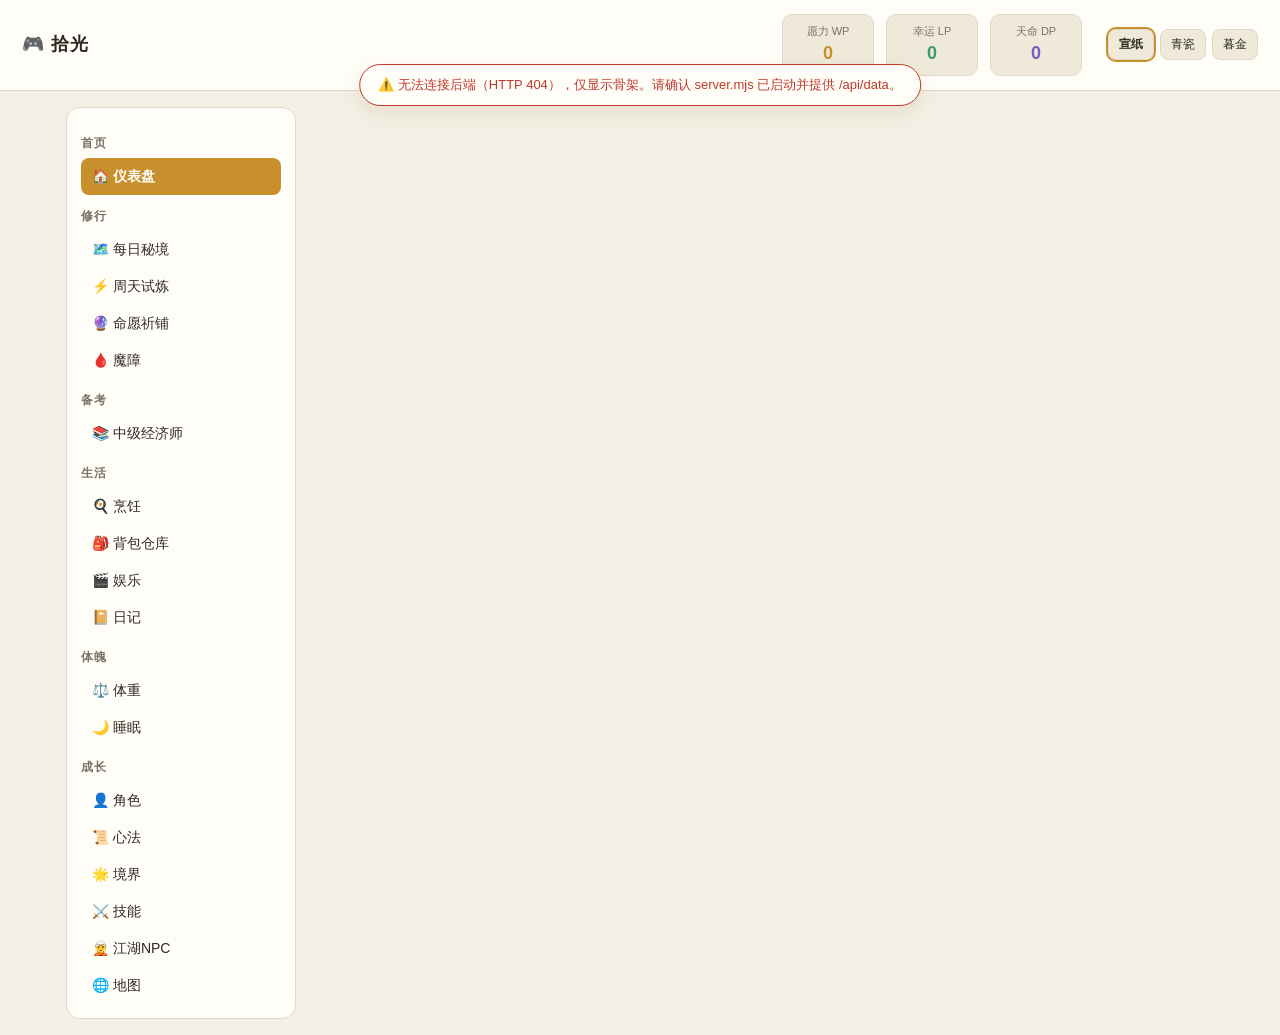
==== commit 7d821ab3: "feat(mobile): 方案B 汉堡抽屉导航落地（标题改「拾光·人生修行」、删除副标题、手机端左侧抽屉导航）" ====
--- a/index.html
+++ b/index.html
@@ -3,12 +3,13 @@
 <head>
 <meta charset="UTF-8">
 <meta name="viewport" content="width=device-width, initial-scale=1.0">
-<title>游戏人生 · 独立站（方案C）</title>
+<title>拾光 · 人生修行</title>
 <link rel="stylesheet" href="style.css">
 </head>
 <body>
 <header class="topbar">
-  <div class="brand">🎮 游戏人生 <small>独立站 · 方案C 骨架</small></div>
+  <button class="hamb" id="hambBtn" aria-label="打开菜单">☰</button>
+  <div class="brand">🎮 拾光</div>
   <div class="resbar" id="resbar"></div>
   <div class="themes" id="themes">
     <button data-t="xuanzhi" class="on">宣纸</button>
@@ -16,6 +17,7 @@
     <button data-t="mujin">暮金</button>
   </div>
 </header>
+<div class="nav-mask" id="navMask"></div>
 <div class="layout">
   <nav class="nav" id="nav"></nav>
   <main class="main" id="main"></main>
--- a/style.css
+++ b/style.css
@@ -20,7 +20,8 @@
 .brand{font-weight:800;font-size:18px;letter-spacing:1px}
 .brand small{font-weight:400;color:var(--muted);font-size:12px;margin-left:8px}
 .resbar{display:flex;gap:12px;margin-left:auto;flex-wrap:wrap}
-.res{flex:0 0 auto;min-width:92px;padding:8px 14px;border-radius:10px;background:var(--panel2);border:1px solid var(--border);text-align:center}
+.res{flex:0 0 auto;min-width:92px;padding:8px 14px;border-radius:10px;background:var(--panel2);border:1px solid var(--border);text-align:center;cursor:pointer;transition:.15s}
+.res:hover{filter:brightness(1.05);box-shadow:var(--shadow)}
 .res .k{font-size:11px;color:var(--muted)}
 .res .v{font-size:18px;font-weight:800}
 .res.wp .v{color:var(--wp)} .res.lp .v{color:var(--lp)} .res.dp .v{color:var(--dp)} .res.ct .v{color:var(--ct)}
@@ -28,6 +29,10 @@
 .themes button{cursor:pointer;border:1px solid var(--border);background:var(--panel2);color:var(--text);padding:6px 10px;border-radius:8px;font-size:12px;transition:.2s}
 .themes button:hover{filter:brightness(1.05)}
 .themes button.on{outline:2px solid var(--accent);font-weight:700}
+/* 手机端汉堡抽屉：桌面端隐藏触发按钮、遮罩、抽屉头 */
+.hamb{display:none}
+.nav-mask{display:none}
+.nav-head{display:none}
 .layout{display:grid;grid-template-columns:230px 1fr;gap:var(--gap);padding:var(--gap);max-width:1180px;margin:0 auto}
 .nav{background:var(--panel);border:1px solid var(--border);border-radius:var(--radius);padding:14px;align-self:start;position:sticky;top:78px}
 .nav h4{font-size:12px;color:var(--muted);margin:12px 0 6px;letter-spacing:1px}
@@ -172,10 +177,30 @@
 .dungeon-card.cleared{border-color:var(--lp);opacity:.92}
 .dungeon-card.cleared .dc-icon{filter:grayscale(0)}
 @media(max-width:780px){
-  .layout{grid-template-columns:1fr}
-  .nav{position:static;display:flex;flex-wrap:wrap;gap:6px;align-items:center}
-  .nav h4{width:100%;margin:8px 0 2px}
-  .resbar{width:100%;margin-left:0;order:3}
+  .topbar{padding:10px 12px;gap:10px}
+  .brand{font-size:15px;flex:0 0 auto}
+  .hamb{display:inline-flex;order:0;cursor:pointer;border:1px solid var(--border);background:var(--panel2);color:var(--text);border-radius:9px;padding:6px 10px;font-size:16px;line-height:1;align-items:center}
+  .resbar{width:100%;margin-left:0;order:3;flex-wrap:nowrap;overflow-x:auto;-webkit-overflow-scrolling:touch}
+  .res{flex:1 1 0;min-width:0;padding:6px 4px;border-radius:9px}
+  .res .k{font-size:10px}
+  .res .v{font-size:15px}
+  .themes{margin-left:0;order:2}
+  .themes button{padding:5px 8px;font-size:11px}
+  .layout{padding:10px;gap:10px;grid-template-columns:1fr}
+  /* 导航收起为左侧抽屉 */
+  .nav{position:fixed;top:0;left:0;height:100%;width:82%;max-width:300px;transform:translateX(-100%);transition:transform .25s ease;z-index:55;overflow:auto;border:none;border-radius:0;box-shadow:var(--shadow);padding:0}
+  body.nav-open .nav{transform:none}
+  .nav-mask{display:none;position:fixed;inset:0;background:rgba(0,0,0,.45);z-index:50}
+  body.nav-open .nav-mask{display:block}
+  .nav-head{display:flex;align-items:center;justify-content:space-between;padding:14px 14px 10px;font-weight:800;font-size:15px;position:sticky;top:0;background:var(--panel);border-bottom:1px solid var(--border)}
+  .nav-close{cursor:pointer;border:1px solid var(--border);background:var(--panel2);color:var(--text);border-radius:8px;padding:5px 11px;font-size:15px;line-height:1}
+  .nav h4:first-child{margin-top:10px}
+  .cards{grid-template-columns:1fr 1fr;gap:10px}
+  .card{padding:13px}
+  .section-title{font-size:15px}
+  .top5{flex-wrap:wrap;gap:8px}
+  .top5-item{min-width:140px;flex:1 1 140px}
+  .todo-grid{grid-template-columns:1fr}
 }
 /* 通用小标签 */
 .game-tag{font-size:11px;font-weight:600;color:var(--muted);background:var(--panel2);border:1px solid var(--border);padding:2px 9px;border-radius:20px;margin-left:4px}
@@ -643,3 +668,37 @@
 .cook-card{display:flex;flex-direction:column;gap:6px}
 .cook-card h3{font-size:16px;margin:2px 0}
 
+/* 备考 iframe 容器 */
+.econ-iframe-wrap{ position:relative; width:100%; height:calc(100vh - 150px); min-height:540px; margin-top:8px; }
+@media (max-width:640px){ .econ-iframe-wrap{ height:calc(100vh - 118px); min-height:460px; } }
+
+/* 今日待办（纯待办工具，不发愿力） */
+.todo-grid{display:grid;grid-template-columns:1.4fr 1fr;gap:var(--gap)}
+.todo-input-row{display:flex;gap:8px;margin-bottom:12px;flex-wrap:wrap}
+.todo-input{flex:1;min-width:120px;padding:9px 12px;border:1px solid var(--border);border-radius:10px;background:var(--panel2);color:var(--text);font-family:inherit;font-size:14px}
+.todo-input:focus{outline:none;border-color:var(--accent)}
+.todo-sel{padding:9px 10px;border:1px solid var(--border);border-radius:10px;background:var(--panel2);color:var(--text);font-family:inherit;font-size:14px}
+.todo-list{display:flex;flex-direction:column;gap:8px}
+.todo-item{display:flex;align-items:center;gap:10px;background:var(--panel2);border:1px solid var(--border);border-radius:10px;padding:9px 12px}
+.todo-item.done{opacity:.62}
+.todo-item.done .todo-text{text-decoration:line-through;color:var(--muted)}
+.todo-item input[type=checkbox]{width:18px;height:18px;flex:none;cursor:pointer}
+.todo-text{flex:1;min-width:0;word-break:break-word;font-size:14px}
+.prio-badge{flex:none;font-size:11px;font-weight:700;padding:2px 9px;border-radius:20px}
+.prio-badge.high{background:#e0b4ad;color:#7a2b22;border:1px solid #d59a92}
+.prio-badge.mid{background:#e6d6a8;color:#7a6a2b;border:1px solid #d6c48f}
+.prio-badge.low{background:var(--panel2);color:var(--muted);border:1px solid var(--border)}
+.todo-acts{display:flex;gap:4px;flex:none}
+.todo-mini{cursor:pointer;font-size:12px;line-height:1;padding:5px 7px;border-radius:7px;border:1px solid var(--border);background:var(--panel);color:var(--text);font-family:inherit;transition:.15s}
+.todo-mini:hover{border-color:var(--accent)}
+.todo-mini.del:hover{border-color:#c0392b;color:#c0392b}
+.todo-empty{color:var(--muted);font-size:13px;padding:14px 4px;text-align:center}
+.todo-card-right .comp-head{font-weight:700;font-size:15px;margin-bottom:6px}
+.todo-rate-num{font-size:30px;font-weight:800;color:var(--lp);line-height:1.1}
+.comp-sub{font-size:13px;color:var(--muted);margin:6px 0 12px}
+.completion-list{display:flex;flex-direction:column;gap:6px}
+.completion-item{display:flex;align-items:center;gap:8px;background:var(--panel2);border:1px solid var(--border);border-radius:9px;padding:7px 10px}
+.completion-item .todo-text{flex:1;font-size:13px}
+.completion-item .todo-mini.del{margin-left:auto}
+@media (max-width:640px){ .todo-grid{grid-template-columns:1fr} }
+
